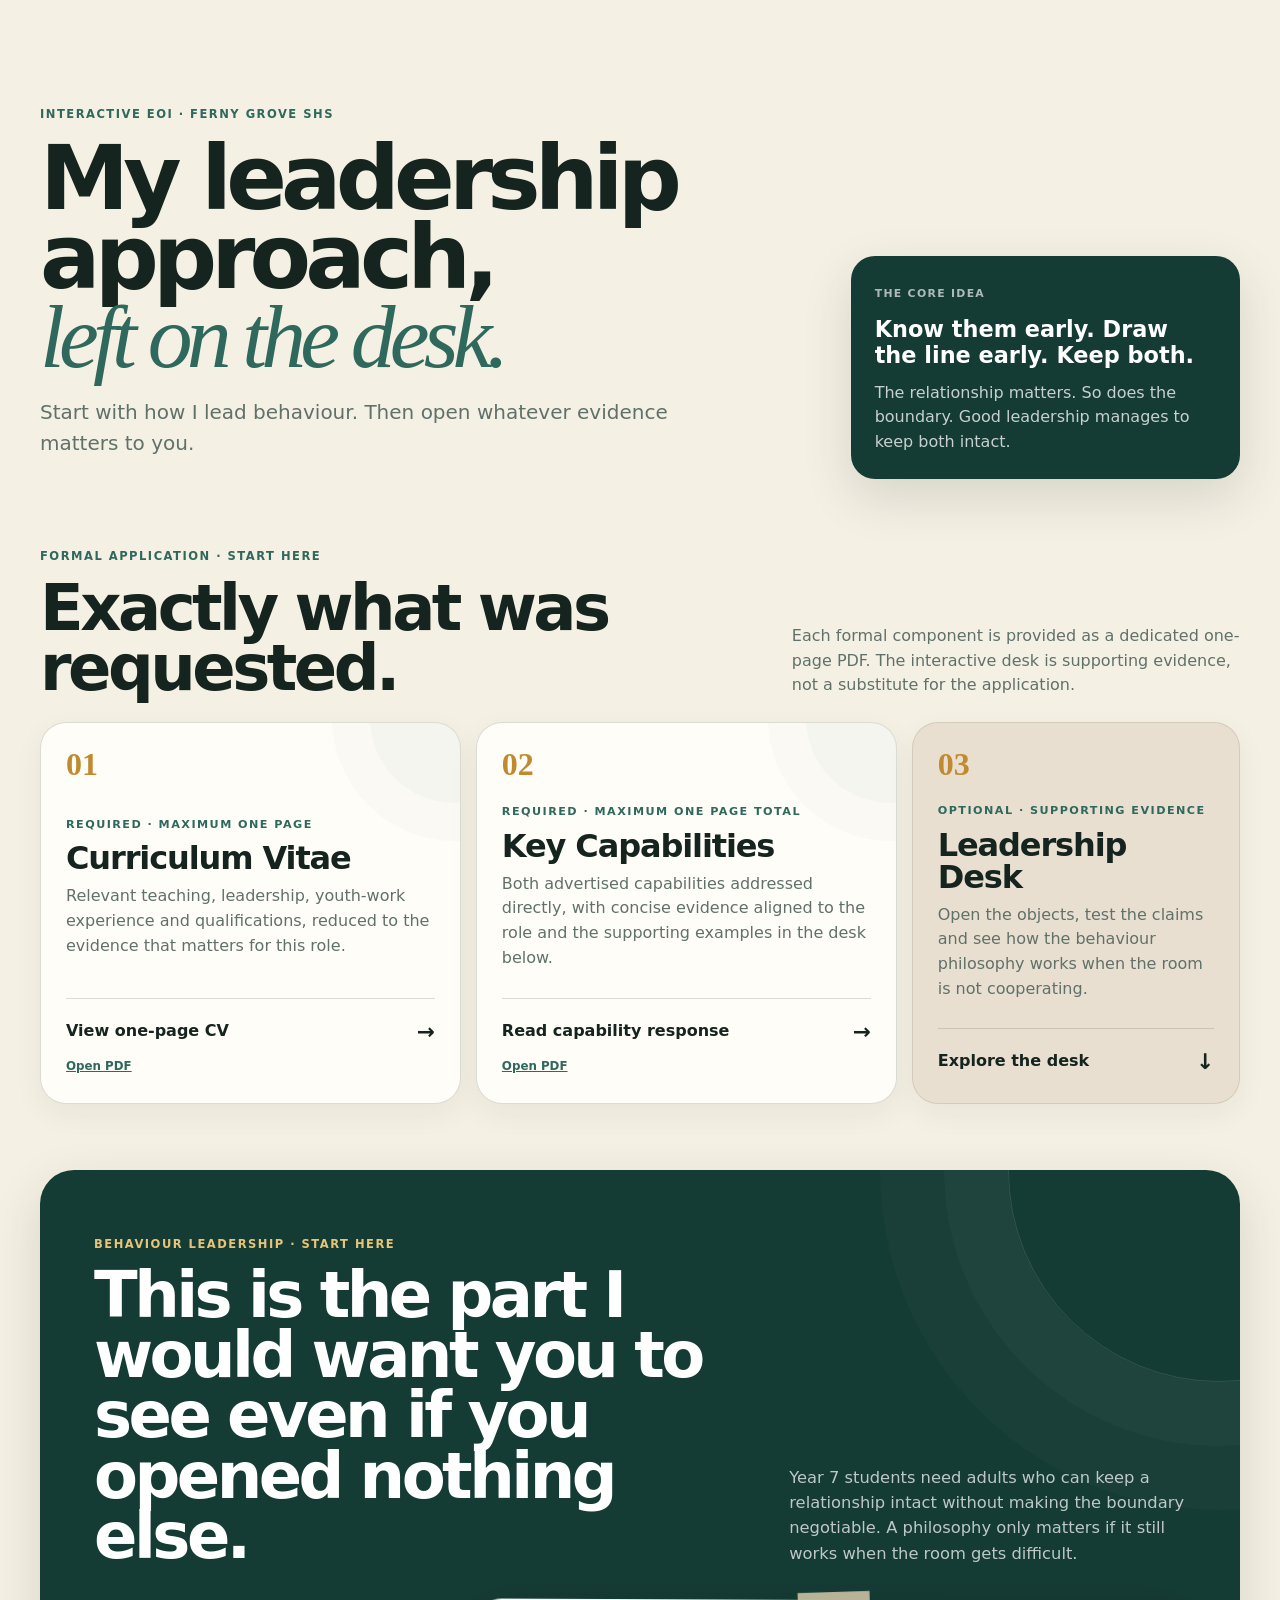
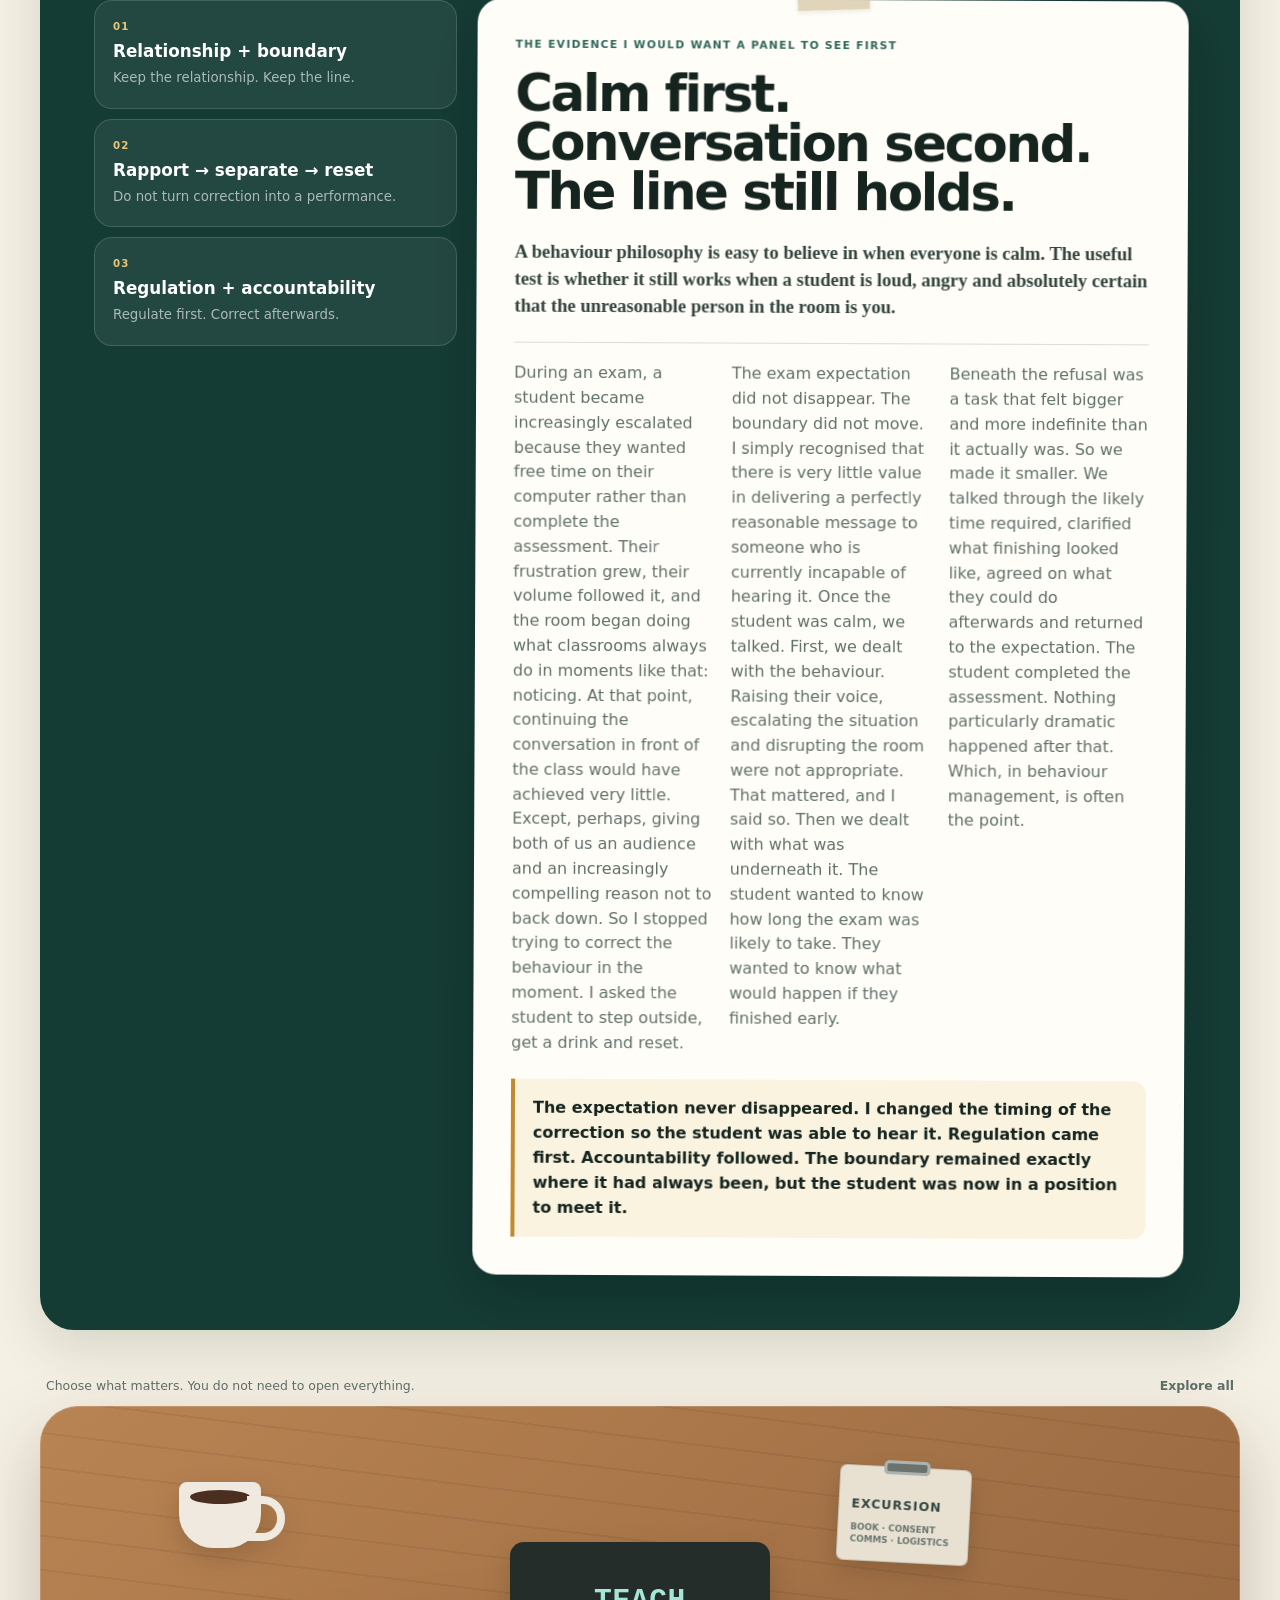
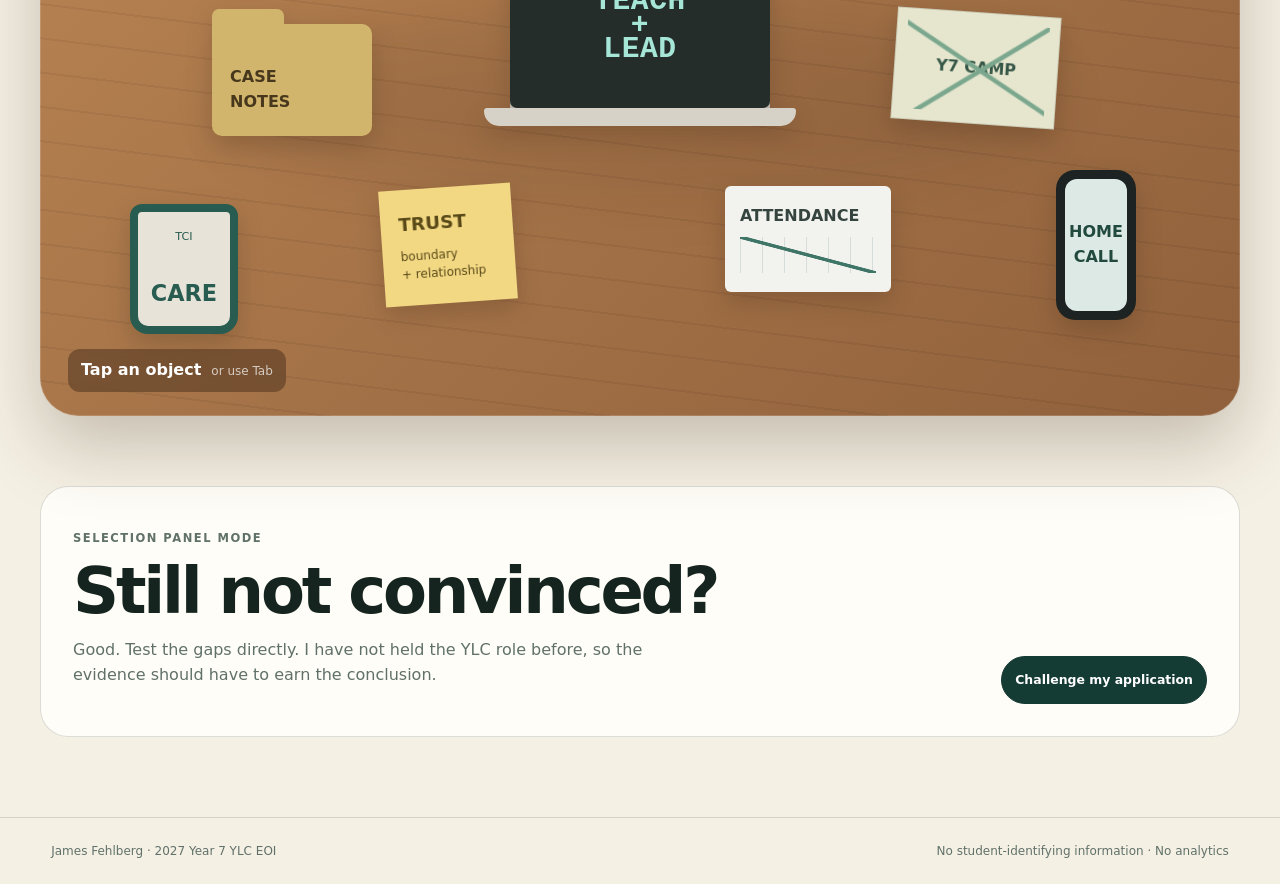
==== index.html @ 89bd0362 "Add files via upload" ====
<!doctype html>
<html lang="en-AU">
<head>
  <meta charset="utf-8">
  <meta name="viewport" content="width=device-width, initial-scale=1">
  <meta name="description" content="Interactive EOI for James Fehlberg, 2027 Year 7 Year Level Coordinator">
  <meta name="theme-color" content="#101c1b">
  <meta name="robots" content="noindex, nofollow">
  <meta property="og:title" content="James Fehlberg | Interactive Year 7 YLC EOI">
  <meta property="og:description" content="An interactive, evidence-led Year 7 leadership application.">
  <title>James Fehlberg | The Leadership Desk</title>
  <link rel="stylesheet" href="styles.css">
  <script defer src="content.js"></script>
  <script defer src="app.js"></script>
</head>
<body>
  <a class="skip" href="#main">Skip to application</a>



  <main id="main">
    <section class="intro">
      <div>
        <p class="eyebrow">INTERACTIVE EOI · FERNY GROVE SHS</p>
        <h1>My leadership approach,<br><em>left on the desk.</em></h1>
        <p class="lead">Start with how I lead behaviour. Then open whatever evidence matters to you.</p>
      </div>
      <div class="intro-card">
        <span>THE CORE IDEA</span>
        <strong>Know them early. Draw the line early. Keep both.</strong>
        <p>The relationship matters. So does the boundary. Good leadership manages to keep both intact.</p>
      </div>
    </section>

    <section class="application" id="application" aria-labelledby="applicationTitle">
      <div class="application-heading">
        <div>
          <p class="eyebrow">FORMAL APPLICATION · START HERE</p>
          <h2 id="applicationTitle">Exactly what was requested.</h2>
        </div>
        <p>Each formal component is provided as a dedicated one-page PDF. The interactive desk is supporting evidence, not a substitute for the application.</p>
      </div>

      <div class="application-grid">
        <article class="application-card primary">
          <div class="card-number">01</div>
          <div>
            <span class="requirement">REQUIRED · MAXIMUM ONE PAGE</span>
            <h3>Curriculum Vitae</h3>
            <p>Relevant teaching, leadership, youth-work experience and qualifications, reduced to the evidence that matters for this role.</p>
          </div>
          <div class="card-actions">
            <a class="card-action" href="James_Fehlberg_2027_Y7_YLC_CV.pdf">View one-page CV <span aria-hidden="true">→</span></a>
            <a class="pdf-link" href="James_Fehlberg_2027_Y7_YLC_CV.pdf" target="_blank" rel="noopener">Open PDF</a>
          </div>
        </article>

        <article class="application-card primary">
          <div class="card-number">02</div>
          <div>
            <span class="requirement">REQUIRED · MAXIMUM ONE PAGE TOTAL</span>
            <h3>Key Capabilities</h3>
            <p>Both advertised capabilities addressed directly, with concise evidence aligned to the role and the supporting examples in the desk below.</p>
          </div>
          <div class="card-actions">
            <a class="card-action" href="James_Fehlberg_2027_Y7_YLC_Key_Capabilities.pdf">Read capability response <span aria-hidden="true">→</span></a>
            <a class="pdf-link" href="James_Fehlberg_2027_Y7_YLC_Key_Capabilities.pdf" target="_blank" rel="noopener">Open PDF</a>
          </div>
        </article>

        <article class="application-card desk-card">
          <div class="card-number">03</div>
          <div>
            <span class="requirement">OPTIONAL · SUPPORTING EVIDENCE</span>
            <h3>Leadership Desk</h3>
            <p>Open the objects, test the claims and see how the behaviour philosophy works when the room is not cooperating.</p>
          </div>
          <a class="card-action" href="#deskEvidence">Explore the desk <span aria-hidden="true">↓</span></a>
        </article>
      </div>
    </section>

    <section class="behaviour" aria-labelledby="behaviourTitle">
      <div class="behaviour-heading">
        <div>
          <p class="eyebrow">BEHAVIOUR LEADERSHIP · START HERE</p>
          <h2 id="behaviourTitle">This is the part I would want you to see even if you opened nothing else.</h2>
        </div>
        <p class="behaviour-intro">Year 7 students need adults who can keep a relationship intact without making the boundary negotiable. A philosophy only matters if it still works when the room gets difficult.</p>
      </div>

      <div class="behaviour-grid">
        <div class="rule-stack" aria-label="Three behaviour leadership rules">
          <button type="button" data-principle="relationship">
            <span>01</span>
            <strong>Relationship + boundary</strong>
            <small>Keep the relationship. Keep the line.</small>
          </button>
          <button type="button" data-principle="reset">
            <span>02</span>
            <strong>Rapport → separate → reset</strong>
            <small>Do not turn correction into a performance.</small>
          </button>
          <button type="button" data-principle="regulation">
            <span>03</span>
            <strong>Regulation + accountability</strong>
            <small>Regulate first. Correct afterwards.</small>
          </button>
        </div>

        <article class="behaviour-story" id="behaviourFeature" aria-live="polite"></article>
      </div>
    </section>

    <section class="desk-wrap" id="deskEvidence" aria-labelledby="deskInstruction">
      <div class="desk-status">
        <span id="deskInstruction">Choose what matters. You do not need to open everything.</span>
        <span id="deskMode" aria-live="polite">Explore all</span>
      </div>

      <div class="desk" id="desk">
        <div class="desk-shadow" aria-hidden="true"></div>

        <button class="object laptop must" data-case="teaching" style="--x:50%;--y:36%" aria-label="Teaching and staff leadership evidence">
          <span class="screen">TEACH<br>+<br>LEAD</span>
          <small>Teaching + leadership</small>
        </button>

        <button class="object folder must" data-case="incident" style="--x:21%;--y:45%" aria-label="Behaviour investigation evidence">
          <span class="folder-tab" aria-hidden="true"></span>
          <b>CASE<br>NOTES</b>
          <small>Behaviour investigation</small>
        </button>

        <button class="object map must" data-case="year7camp" style="--x:78%;--y:43%" aria-label="Year 7 camp cohort leadership evidence">
          <span class="map-lines" aria-hidden="true"></span>
          <b>Y7 CAMP</b>
          <small>Cohort leadership</small>
        </button>

        <button class="object note" data-case="resistant" style="--x:34%;--y:72%" aria-label="Relationship and boundary evidence">
          <b>TRUST</b>
          <span>boundary<br>+ relationship</span>
          <small>Relationship + boundary</small>
        </button>

        <button class="object roll" data-case="drift" style="--x:64%;--y:71%" aria-label="Attendance and early intervention evidence">
          <b>ATTENDANCE</b>
          <span class="mini-chart" aria-hidden="true"></span>
          <small>Attendance + early intervention</small>
        </button>

        <button class="object phone" data-case="parents" style="--x:88%;--y:72%" aria-label="Parent and carer communication evidence">
          <span class="phone-screen">HOME<br>CALL</span>
          <small>Families</small>
        </button>

        <button class="object badge must" data-case="youthwork" style="--x:12%;--y:76%" aria-label="Trauma-informed youth work and coordinated support evidence">
          <span>TCI</span>
          <b>CARE</b>
          <small>Wellbeing + support</small>
        </button>

        <button class="object permit" data-case="robotics" style="--x:72%;--y:18%" aria-label="Operational coordination and excursion evidence">
          <span class="permit-clip" aria-hidden="true"></span>
          <b>EXCURSION</b>
          <span>BOOK · CONSENT<br>COMMS · LOGISTICS</span>
          <small>Operational coordination</small>
        </button>

        <button class="coffee" id="coffee" type="button" style="--x:15%;--y:18%" aria-label="Coffee mug easter egg"><span></span></button>

        <div class="desk-caption">
          <b>Tap an object</b>
          <span>or use Tab</span>
        </div>
      </div>
    </section>

    <section class="final-cta">
      <div>
        <p class="eyebrow">SELECTION PANEL MODE</p>
        <h2>Still not convinced?</h2>
        <p>Good. Test the gaps directly. I have not held the YLC role before, so the evidence should have to earn the conclusion.</p>
      </div>
      <button id="challengeBtn2" type="button">Challenge my application</button>
    </section>
  </main>

  <footer>
    <span>James Fehlberg · 2027 Year 7 YLC EOI</span>
    <span>No student-identifying information · No analytics</span>
  </footer>

  <dialog id="caseDialog" aria-label="Evidence detail">
    <button class="dialog-close" type="button" aria-label="Close evidence">×</button>
    <div id="caseBody"></div>
  </dialog>

  <dialog id="principleDialog" aria-label="Behaviour leadership principle">
    <button class="dialog-close" type="button" aria-label="Close principle">×</button>
    <div id="principleDialogBody"></div>
  </dialog>

  <dialog id="challengeDialog" class="challenge-dialog" aria-label="Challenge my application">
    <button class="dialog-close" type="button" aria-label="Close challenges">×</button>
    <div class="challenge-layout">
      <nav id="challengeList" aria-label="Panel challenges"></nav>
      <article id="challengeBody"></article>
    </div>
  </dialog>

  <div id="toast" role="status" aria-live="polite"></div>
</body>
</html>
---- styles.css ----
:root {
  --ink: #15241f;
  --muted: #60716a;
  --paper: #f5f0e4;
  --cream: #fffdf7;
  --forest: #143b34;
  --green: #2f685c;
  --gold: #c18a2e;
  --line: rgba(21, 36, 31, .15);
  --wood: #b98453;
  --wood-dark: #8f603b;
  --shadow: 0 18px 50px rgba(29, 43, 37, .14);
}

* { box-sizing: border-box; }
html { scroll-behavior: smooth; }
body {
  margin: 0;
  background: var(--paper);
  color: var(--ink);
  font: 16px/1.55 Inter, ui-sans-serif, system-ui, -apple-system, BlinkMacSystemFont, "Segoe UI", sans-serif;
}
button, a { font: inherit; }
button:focus-visible, a:focus-visible { outline: 3px solid #c18a2e; outline-offset: 4px; }

.skip { position: absolute; left: -999px; }
.skip:focus { left: 10px; top: 10px; z-index: 100; background: #fff; padding: 10px; }

header {
  position: sticky;
  top: 0;
  z-index: 20;
  display: flex;
  align-items: center;
  justify-content: space-between;
  padding: 14px clamp(18px, 4vw, 56px);
  background: color-mix(in srgb, var(--paper) 90%, transparent);
  backdrop-filter: blur(14px);
  border-bottom: 1px solid var(--line);
}
.brand { display: flex; align-items: center; gap: 10px; text-decoration: none; color: var(--ink); }
.brand b { display: grid; place-items: center; width: 38px; height: 38px; border-radius: 10px; background: var(--forest); color: #fff; }
.brand span { font-size: .78rem; font-weight: 800; letter-spacing: .08em; }
.top-actions { display: flex; gap: 8px; justify-content: flex-end; }
.top-actions button, .final-cta button {
  border: 1px solid var(--line);
  background: var(--cream);
  border-radius: 999px;
  padding: 9px 13px;
  font-size: .78rem;
  font-weight: 800;
  color: var(--ink);
  cursor: pointer;
}
.top-actions button:hover, .final-cta button:hover { border-color: var(--forest); }

main { width: min(1200px, calc(100% - 32px)); margin: auto; }
.intro {
  display: grid;
  grid-template-columns: 1.4fr .7fr;
  gap: 32px;
  align-items: end;
  padding: clamp(48px, 8vw, 94px) 0 34px;
}
.eyebrow, .case-kicker, .proof-label {
  font-size: .72rem;
  font-weight: 900;
  letter-spacing: .13em;
  color: var(--green);
  text-transform: uppercase;
}
.intro h1 { font-size: clamp(3rem, 7vw, 6.7rem); line-height: .88; letter-spacing: -.065em; margin: .18em 0; }
.intro h1 em { font-family: Georgia, serif; font-weight: 400; color: var(--green); }
.lead { font-size: clamp(1rem, 1.8vw, 1.25rem); max-width: 680px; color: var(--muted); }
.intro-card { background: var(--forest); color: #fff; padding: 24px; border-radius: 24px; box-shadow: var(--shadow); }
.intro-card span { font-size: .68rem; letter-spacing: .12em; font-weight: 900; opacity: .65; }
.intro-card strong { display: block; font-size: 1.4rem; line-height: 1.15; margin: 12px 0; }
.intro-card p { opacity: .76; margin: 0; }


/* Formal application cards: intentionally added as a single layer above Behaviour Leadership. */
.application { padding: 24px 0 58px; }
.application-heading {
  display: grid;
  grid-template-columns: 1.15fr .72fr;
  gap: 36px;
  align-items: end;
  margin-bottom: 24px;
}
.application-heading h2 {
  margin: .12em 0 0;
  font-size: clamp(2.5rem, 5vw, 5rem);
  line-height: .94;
  letter-spacing: -.055em;
}
.application-heading > p { margin: 0; color: var(--muted); max-width: 520px; }
.application-grid { display: grid; grid-template-columns: 1fr 1fr .78fr; gap: 15px; }
.application-card {
  position: relative;
  min-height: 328px;
  display: flex;
  flex-direction: column;
  padding: 25px;
  border: 1px solid var(--line);
  border-radius: 26px;
  background: var(--cream);
  box-shadow: 0 10px 30px rgba(25, 40, 33, .055);
  overflow: hidden;
}
.application-card.primary::after {
  content: "";
  position: absolute;
  width: 170px;
  height: 170px;
  right: -80px;
  top: -90px;
  border-radius: 50%;
  background: rgba(47, 104, 92, .055);
  box-shadow: 0 0 0 38px rgba(47, 104, 92, .025);
}
.application-card.desk-card { background: #e8dfd0; border-color: rgba(87, 57, 31, .12); }
.card-number { color: var(--gold); font: 800 2rem/1 Georgia, serif; margin-bottom: auto; }
.application-card h3 { margin: 9px 0 10px; font-size: 2rem; line-height: 1; letter-spacing: -.035em; }
.application-card p { color: var(--muted); margin: 0; }
.requirement {
  display: block;
  margin-top: 22px;
  font-size: .7rem;
  font-weight: 900;
  letter-spacing: .13em;
  color: var(--green);
  text-transform: uppercase;
}
.card-actions { margin-top: auto; }
.card-action {
  display: flex;
  justify-content: space-between;
  align-items: center;
  gap: 16px;
  margin-top: 26px;
  padding-top: 16px;
  border-top: 1px solid var(--line);
  color: var(--ink);
  text-decoration: none;
  font-weight: 850;
}
.card-action span { font-size: 1.35rem; transition: transform .15s ease; }
.card-action:hover span { transform: translateX(3px); }
.pdf-link {
  display: inline-block;
  margin-top: 9px;
  color: var(--green);
  font-size: .74rem;
  font-weight: 800;
  text-decoration-thickness: 1px;
}

.desk-wrap { padding-bottom: 50px; }
.desk-status { display: flex; justify-content: space-between; gap: 12px; font-size: .78rem; color: var(--muted); padding: 0 6px 10px; }
#deskMode { font-weight: 800; white-space: nowrap; }
.desk {
  position: relative;
  min-height: 610px;
  border-radius: 38px;
  background: linear-gradient(140deg, var(--wood), var(--wood-dark));
  box-shadow: inset 0 0 0 1px rgba(255, 255, 255, .16), 0 30px 70px rgba(56, 38, 20, .25);
  overflow: hidden;
  isolation: isolate;
}
.desk::before {
  content: "";
  position: absolute;
  inset: 0;
  background: repeating-linear-gradient(7deg, rgba(69, 39, 18, .07) 0 2px, transparent 2px 34px);
  mix-blend-mode: multiply;
  pointer-events: none;
}
.desk-shadow { position: absolute; width: 70%; height: 30%; left: 15%; top: 34%; border-radius: 50%; background: rgba(32, 24, 15, .08); filter: blur(28px); }

.object, .coffee {
  position: absolute;
  left: var(--x);
  top: var(--y);
  transform: translate(-50%, -50%);
  border: 0;
  cursor: pointer;
  filter: drop-shadow(0 10px 12px rgba(46, 30, 16, .2));
  transition: transform .22s ease, filter .22s ease, opacity .22s ease;
  outline-offset: 5px;
}
.object:hover, .object:focus-visible, .coffee:hover, .coffee:focus-visible {
  transform: translate(-50%, -55%) rotate(-1deg);
  filter: drop-shadow(0 18px 18px rgba(46, 30, 16, .26));
}
.object small {
  position: absolute;
  white-space: nowrap;
  left: 50%;
  top: calc(100% + 9px);
  transform: translateX(-50%);
  background: rgba(255, 253, 247, .96);
  border: 1px solid rgba(24, 35, 31, .15);
  border-radius: 999px;
  padding: 4px 8px;
  font-size: .64rem;
  font-weight: 800;
  color: var(--ink);
  opacity: 0;
  transition: opacity .18s ease;
}
.object:hover small, .object:focus-visible small, .quick .object.must small { opacity: 1; }
.object.visited::after {
  content: "viewed";
  position: absolute;
  right: -9px;
  top: -12px;
  background: var(--forest);
  color: #fff;
  border-radius: 999px;
  padding: 4px 7px;
  font-size: .58rem;
  font-weight: 900;
  letter-spacing: .04em;
}

.laptop { width: 260px; height: 166px; background: #252d2b; border-radius: 14px 14px 7px 7px; color: #a6e6d7; box-shadow: 0 8px 0 #b7b3a8; }
.laptop::after { content: ""; position: absolute; left: -26px; right: -26px; bottom: -18px; height: 18px; border-radius: 3px 3px 15px 15px; background: #d7d2c7; }
.screen { display: grid; place-items: center; height: 100%; font: 900 1.85rem/.82 ui-monospace, monospace; letter-spacing: .02em; }
.folder { width: 160px; height: 112px; background: #d2b56c; border-radius: 6px 10px 10px 10px; color: #47371c; text-align: left; padding: 30px 18px 10px; }
.folder-tab { position: absolute; left: 0; top: -15px; width: 72px; height: 24px; background: #d2b56c; border-radius: 7px 7px 0 0; }
.map { width: 164px; height: 112px; background: #e6e6ce; border: 1px solid rgba(0, 0, 0, .12); transform: translate(-50%, -50%) rotate(4deg); padding: 16px; color: #365748; }
.map-lines { display: block; position: absolute; inset: 10px; background: linear-gradient(30deg, transparent 48%, #7aa78d 49% 51%, transparent 52%), linear-gradient(-35deg, transparent 45%, #7aa78d 46% 48%, transparent 49%); }
.note { width: 132px; height: 116px; background: #f2d883; padding: 18px; transform: translate(-50%, -50%) rotate(-4deg); text-align: left; color: #594918; }
.note b { font-size: 1.15rem; }
.note span { display: block; font-size: .75rem; margin-top: 8px; }
.roll { width: 166px; height: 106px; background: #f2f3ef; border-radius: 6px; padding: 15px; text-align: left; color: #35443f; }
.mini-chart { display: block; height: 36px; margin-top: 8px; background: linear-gradient(to top right, transparent 47%, #3f7567 48% 52%, transparent 53%), repeating-linear-gradient(90deg, #d5dcd9 0 1px, transparent 1px 22px); }
.phone { width: 80px; height: 150px; background: #1d2322; border-radius: 19px; padding: 9px; }
.phone-screen { display: grid; place-items: center; height: 100%; background: #dce9e4; border-radius: 12px; color: #21493e; font-weight: 900; }
.badge { width: 108px; height: 130px; border-radius: 12px 12px 18px 18px; background: #e8e3d9; border: 8px solid #295c50; color: #295c50; display: grid; place-items: center; }
.badge span { font-size: .7rem; }
.badge b { font-size: 1.4rem; }
.permit { width: 132px; height: 96px; background: #e8e1d2; border: 1px solid rgba(0, 0, 0, .14); border-radius: 7px; color: #33463f; text-align: left; padding: 24px 12px 10px; transform: translate(-50%, -50%) rotate(3deg); }
.permit b { display: block; font-size: .78rem; letter-spacing: .08em; }
.permit > span:not(.permit-clip) { display: block; margin-top: 8px; font-size: .55rem; line-height: 1.35; font-weight: 800; color: #68756f; }
.permit-clip { position: absolute; width: 46px; height: 14px; left: 43px; top: -7px; border-radius: 5px; background: #6b736f; box-shadow: inset 0 0 0 3px #aeb3b0; }
.coffee { width: 82px; height: 66px; border-radius: 8px 8px 34px 34px; background: #efe9df; }
.coffee::after { content: ""; position: absolute; right: -24px; top: 14px; width: 30px; height: 29px; border: 8px solid #efe9df; border-left: 0; border-radius: 0 22px 22px 0; }
.coffee span { position: absolute; left: 11px; right: 11px; top: 8px; height: 14px; border-radius: 50%; background: #4a2f21; }
.desk-caption { position: absolute; left: 28px; bottom: 24px; display: flex; gap: 10px; align-items: baseline; color: #fff; background: rgba(54, 35, 20, .42); padding: 9px 13px; border-radius: 12px; backdrop-filter: blur(6px); }
.desk-caption span { font-size: .75rem; opacity: .7; }

.behaviour {
  position: relative;
  overflow: hidden;
  margin: 8px 0 46px;
  padding: clamp(28px, 5vw, 54px);
  border-radius: 34px;
  background: var(--forest);
  color: #fff;
  box-shadow: var(--shadow);
}
.behaviour::before {
  content: "";
  position: absolute;
  width: 420px;
  height: 420px;
  right: -190px;
  top: -210px;
  border-radius: 50%;
  border: 1px solid rgba(255, 255, 255, .12);
  box-shadow: 0 0 0 64px rgba(255, 255, 255, .025), 0 0 0 128px rgba(255, 255, 255, .018);
  pointer-events: none;
}
.behaviour .eyebrow { color: #e8c477; }
.behaviour-heading { position: relative; display: grid; grid-template-columns: 1.2fr .72fr; gap: 34px; align-items: end; z-index: 1; }
.behaviour-heading h2 { max-width: 760px; margin: .15em 0 0; font-size: clamp(2.3rem, 5vw, 5rem); line-height: .94; letter-spacing: -.055em; }
.behaviour-intro { margin: 0; max-width: 500px; color: rgba(255, 255, 255, .72); font-size: 1.02rem; }
.behaviour-grid { position: relative; z-index: 1; display: grid; grid-template-columns: .74fr 1.45fr; gap: 18px; margin-top: 34px; align-items: stretch; }
.rule-stack { display: grid; gap: 10px; align-content: start; }
.rule-stack button { width: 100%; border: 1px solid rgba(255, 255, 255, .15); background: rgba(255, 255, 255, .065); color: #fff; border-radius: 18px; padding: 18px; text-align: left; cursor: pointer; transition: transform .18s ease, background .18s ease, border-color .18s ease; }
.rule-stack button:hover, .rule-stack button:focus-visible { transform: translateX(3px); background: rgba(255, 255, 255, .11); border-color: rgba(232, 196, 119, .7); }
.rule-stack span { display: block; font-size: .64rem; font-weight: 900; letter-spacing: .12em; color: #e8c477; }
.rule-stack strong { display: block; margin: 6px 0 4px; font-size: 1.05rem; line-height: 1.2; }
.rule-stack small { color: rgba(255, 255, 255, .62); line-height: 1.35; }
.behaviour-story { position: relative; background: var(--cream); color: var(--ink); border-radius: 24px; padding: clamp(24px, 4vw, 38px); box-shadow: 0 20px 50px rgba(4, 15, 12, .23); transform: rotate(.25deg); }
.behaviour-story::before { content: ""; position: absolute; width: 72px; height: 18px; top: -8px; left: 50%; transform: translateX(-50%) rotate(-2deg); background: rgba(219, 205, 173, .82); box-shadow: 0 2px 5px rgba(0,0,0,.08); }
.story-kicker { font-size: .67rem; font-weight: 900; letter-spacing: .12em; color: var(--green); text-transform: uppercase; }
.behaviour-story h3 { margin: .3em 0 .45em; max-width: 760px; font-size: clamp(2rem, 4vw, 3.7rem); line-height: .96; letter-spacing: -.045em; }
.story-hook { margin: 0 0 22px; max-width: 760px; font: 700 1.16rem/1.45 Georgia, serif; color: #33443e; }
.story-copy { display: grid; grid-template-columns: repeat(3, 1fr); gap: 18px; padding-top: 18px; border-top: 1px solid var(--line); }
.story-copy p { margin: 0; color: var(--muted); }
.story-outcome { margin: 24px 0 0; padding: 17px 18px; border-left: 4px solid var(--gold); border-radius: 0 14px 14px 0; background: #faf3df; font-weight: 800; }
.final-cta h2 { font-size: clamp(2.2rem, 5vw, 4.7rem); line-height: .96; letter-spacing: -.05em; margin: .2em 0; }

.final-cta { margin: 20px 0 80px; padding: 32px; border-radius: 28px; background: var(--cream); border: 1px solid var(--line); display: flex; align-items: end; justify-content: space-between; gap: 20px; }
.final-cta p { color: var(--muted); max-width: 640px; }
.final-cta button { background: var(--forest); color: #fff; border-color: var(--forest); min-height: 48px; }

footer { display: flex; justify-content: space-between; gap: 16px; flex-wrap: wrap; padding: 24px clamp(18px, 4vw, 56px); border-top: 1px solid var(--line); font-size: .75rem; color: var(--muted); }

dialog { width: min(720px, calc(100% - 28px)); max-height: 88vh; overflow: auto; border: 1px solid var(--line); border-radius: 28px; background: var(--cream); color: var(--ink); padding: 32px; box-shadow: 0 40px 100px rgba(14, 29, 24, .3); }
dialog::backdrop { background: rgba(15, 31, 27, .65); backdrop-filter: blur(7px); }
.dialog-close { position: sticky; top: 0; float: right; width: 40px; height: 40px; border: 1px solid var(--line); border-radius: 50%; background: var(--paper); font-size: 1.25rem; line-height: 1; font-weight: 800; cursor: pointer; z-index: 2; }
.case-kicker { margin-top: 10px; }
.case-summary { font-size: 1.08rem; color: var(--muted); }
dialog h2 { font-size: clamp(2rem, 5vw, 3.5rem); line-height: .96; letter-spacing: -.045em; margin: .25em 0; }
.case-block { border-top: 1px solid var(--line); padding: 18px 0 0; margin-top: 18px; }
.case-block.first { margin-top: 12px; }
.case-block span { font-size: .65rem; font-weight: 900; letter-spacing: .1em; color: var(--green); }
.case-block p { margin: .4em 0 0; }
.case-block.outcome { background: #eef3ef; padding: 18px; border: 0; border-radius: 16px; }
.tag-row { display: flex; gap: 7px; flex-wrap: wrap; margin-top: 20px; }
.tag-row span { font-size: .68rem; border: 1px solid var(--line); padding: 5px 8px; border-radius: 999px; }
blockquote { border-left: 4px solid var(--gold); margin: 22px 0; padding: 10px 16px; background: #faf3df; font: 700 1.08rem/1.45 Georgia, serif; }

.challenge-dialog { width: min(960px, calc(100% - 28px)); }
.challenge-layout { display: grid; grid-template-columns: 260px 1fr; gap: 26px; }
.challenge-layout nav { display: grid; gap: 7px; align-content: start; }
.challenge-layout nav button, .proof-strip button, .link-button { border: 1px solid var(--line); background: var(--paper); border-radius: 12px; padding: 11px; text-align: left; cursor: pointer; color: var(--ink); }
.challenge-layout nav button:hover, .challenge-layout nav button.active, .proof-strip button:hover { border-color: var(--forest); }
.challenge-layout nav button.active { background: #e9f0ec; font-weight: 800; }
.challenge-answer { max-width: 660px; }
.proof-label { margin-top: 24px; }
.proof-strip { display: flex; flex-wrap: wrap; gap: 7px; margin-top: 8px; }
.back-challenge { margin-top: 20px; font-weight: 800; }

.quick .quick-hide { display: none; }
.quick .object:not(.must) { opacity: .12; filter: grayscale(1); }
.quick .object:not(.must):disabled { cursor: default; }
.quick .object.must { filter: drop-shadow(0 14px 18px rgba(46, 30, 16, .28)); }

#toast { position: fixed; left: 50%; bottom: 22px; transform: translate(-50%, 30px); background: #142e28; color: #fff; padding: 11px 15px; border-radius: 999px; font-size: .78rem; opacity: 0; pointer-events: none; transition: .2s; z-index: 80; }
#toast.show { opacity: 1; transform: translate(-50%, 0); }

@media (max-width: 1040px) {
  .application-grid { grid-template-columns: 1fr 1fr; }
  .application-card.desk-card { grid-column: 1 / -1; min-height: 250px; }
}

@media (max-width: 850px) {
  .application-heading { grid-template-columns: 1fr; }
  .application-grid { grid-template-columns: 1fr; }
  .application-card.desk-card { grid-column: auto; }
  .application-card { min-height: 270px; }
  .intro { grid-template-columns: 1fr; }
  .desk { min-height: 760px; }
  .laptop { width: 210px; height: 136px; }
  .behaviour-heading, .behaviour-grid { grid-template-columns: 1fr; }
  .story-copy { grid-template-columns: 1fr; gap: 12px; }
  .challenge-layout { grid-template-columns: 1fr; }
  .challenge-layout nav { grid-template-columns: repeat(2, 1fr); }
  .final-cta { align-items: flex-start; flex-direction: column; }
}

@media (max-width: 560px) {
  .application-heading h2 { font-size: 2.7rem; }
  .application-card { min-height: 250px; border-radius: 22px; }
  header { align-items: flex-start; }
  .brand span { display: none; }
  .top-actions { gap: 4px; }
  .top-actions button { padding: 8px 10px; }
  .intro h1 { font-size: 3.1rem; }
  .behaviour { padding: 24px 20px; border-radius: 24px; }
  .behaviour-heading h2 { font-size: 2.65rem; }
  .rule-stack button:hover, .rule-stack button:focus-visible { transform: none; }
  .behaviour-story { padding: 24px 20px; transform: none; }
  .behaviour-story h3 { font-size: 2.25rem; }
  .desk-status { align-items: flex-start; }
  .desk { min-height: 820px; border-radius: 24px; }
  .object { scale: .86; }
  .object small { opacity: 1; font-size: .6rem; }
  .laptop { --x: 50% !important; --y: 29% !important; }
  .folder { --x: 27% !important; --y: 52% !important; }
  .map { --x: 74% !important; --y: 51% !important; }
  .note { --x: 31% !important; --y: 71% !important; }
  .roll { --x: 68% !important; --y: 70% !important; }
  .phone { --x: 82% !important; --y: 85% !important; }
  .badge { --x: 20% !important; --y: 86% !important; }
  .permit { --x: 77% !important; --y: 15% !important; }
  .coffee { --x: 22% !important; --y: 17% !important; }
  .desk-caption { left: 15px; bottom: 12px; }
  .challenge-layout nav { grid-template-columns: 1fr; }
  dialog { padding: 22px; }
}

@media (prefers-reduced-motion: reduce) {
  * { scroll-behavior: auto !important; transition: none !important; }
}
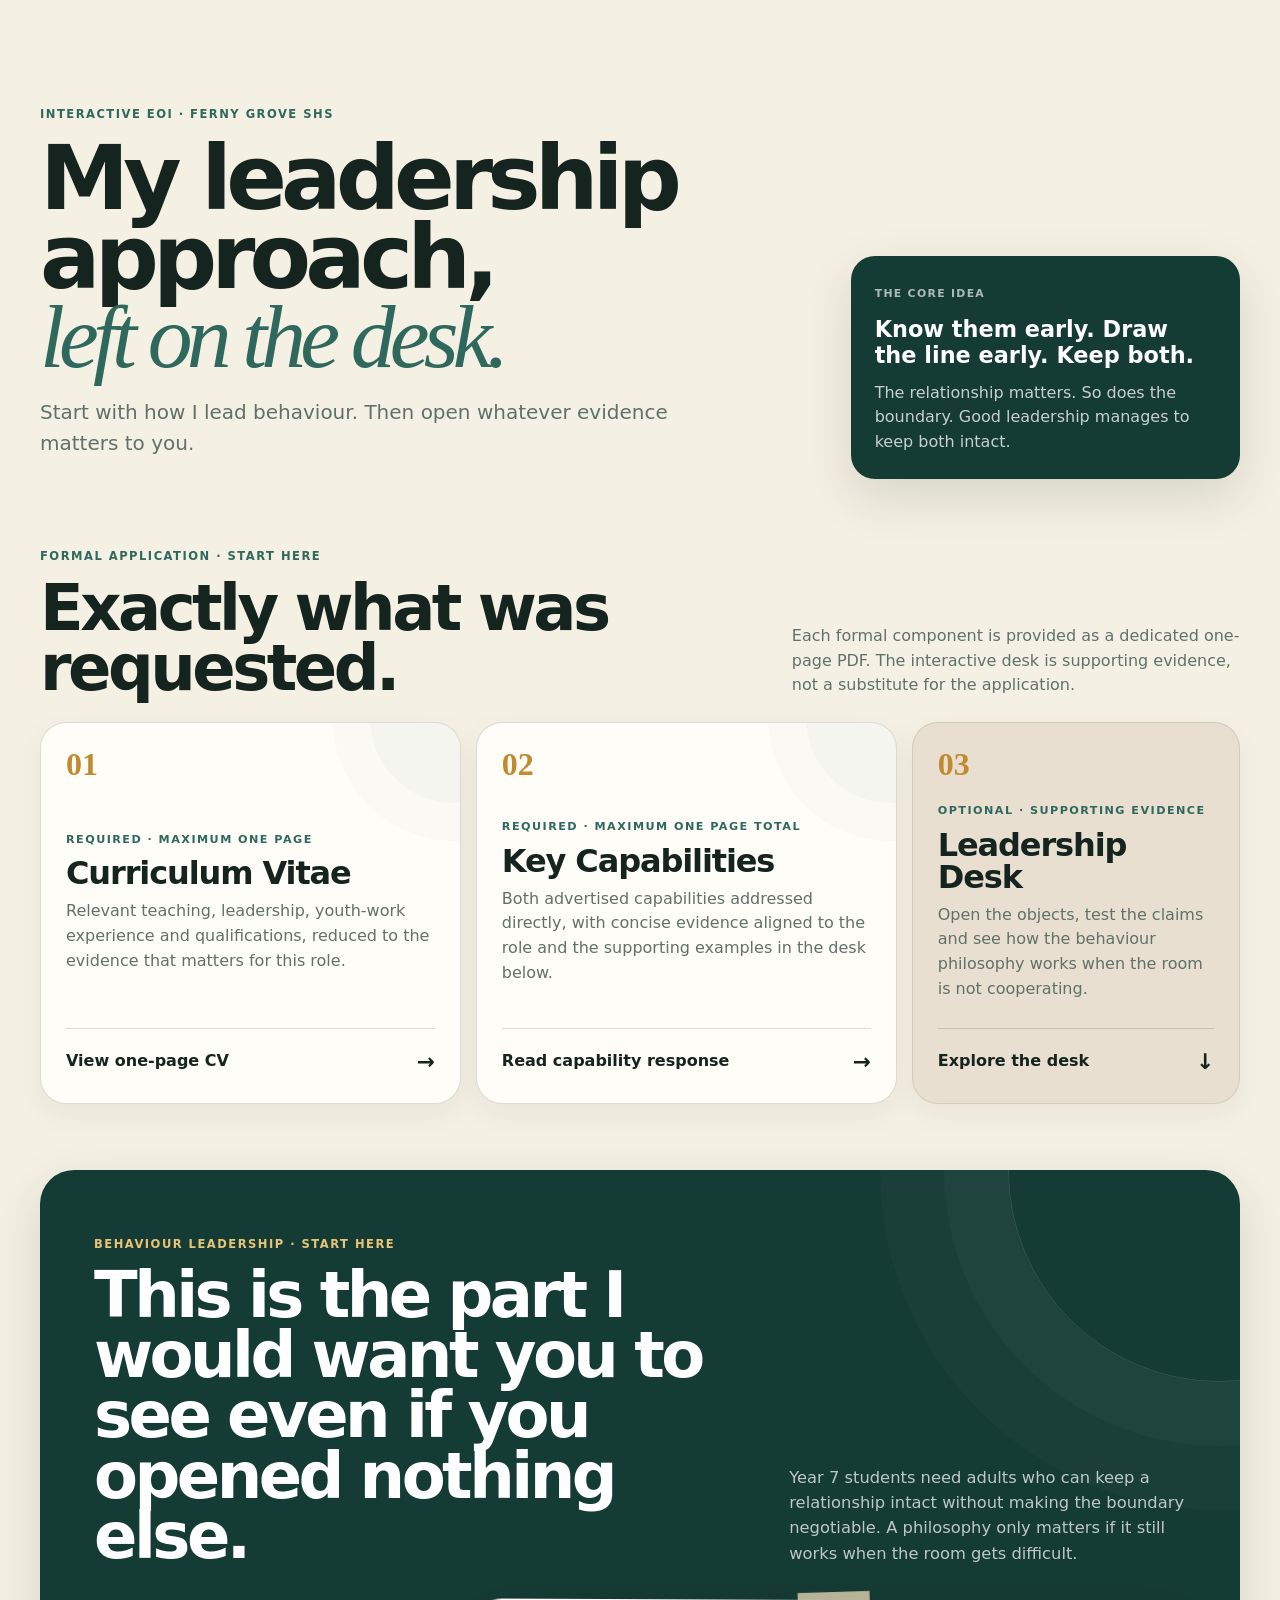
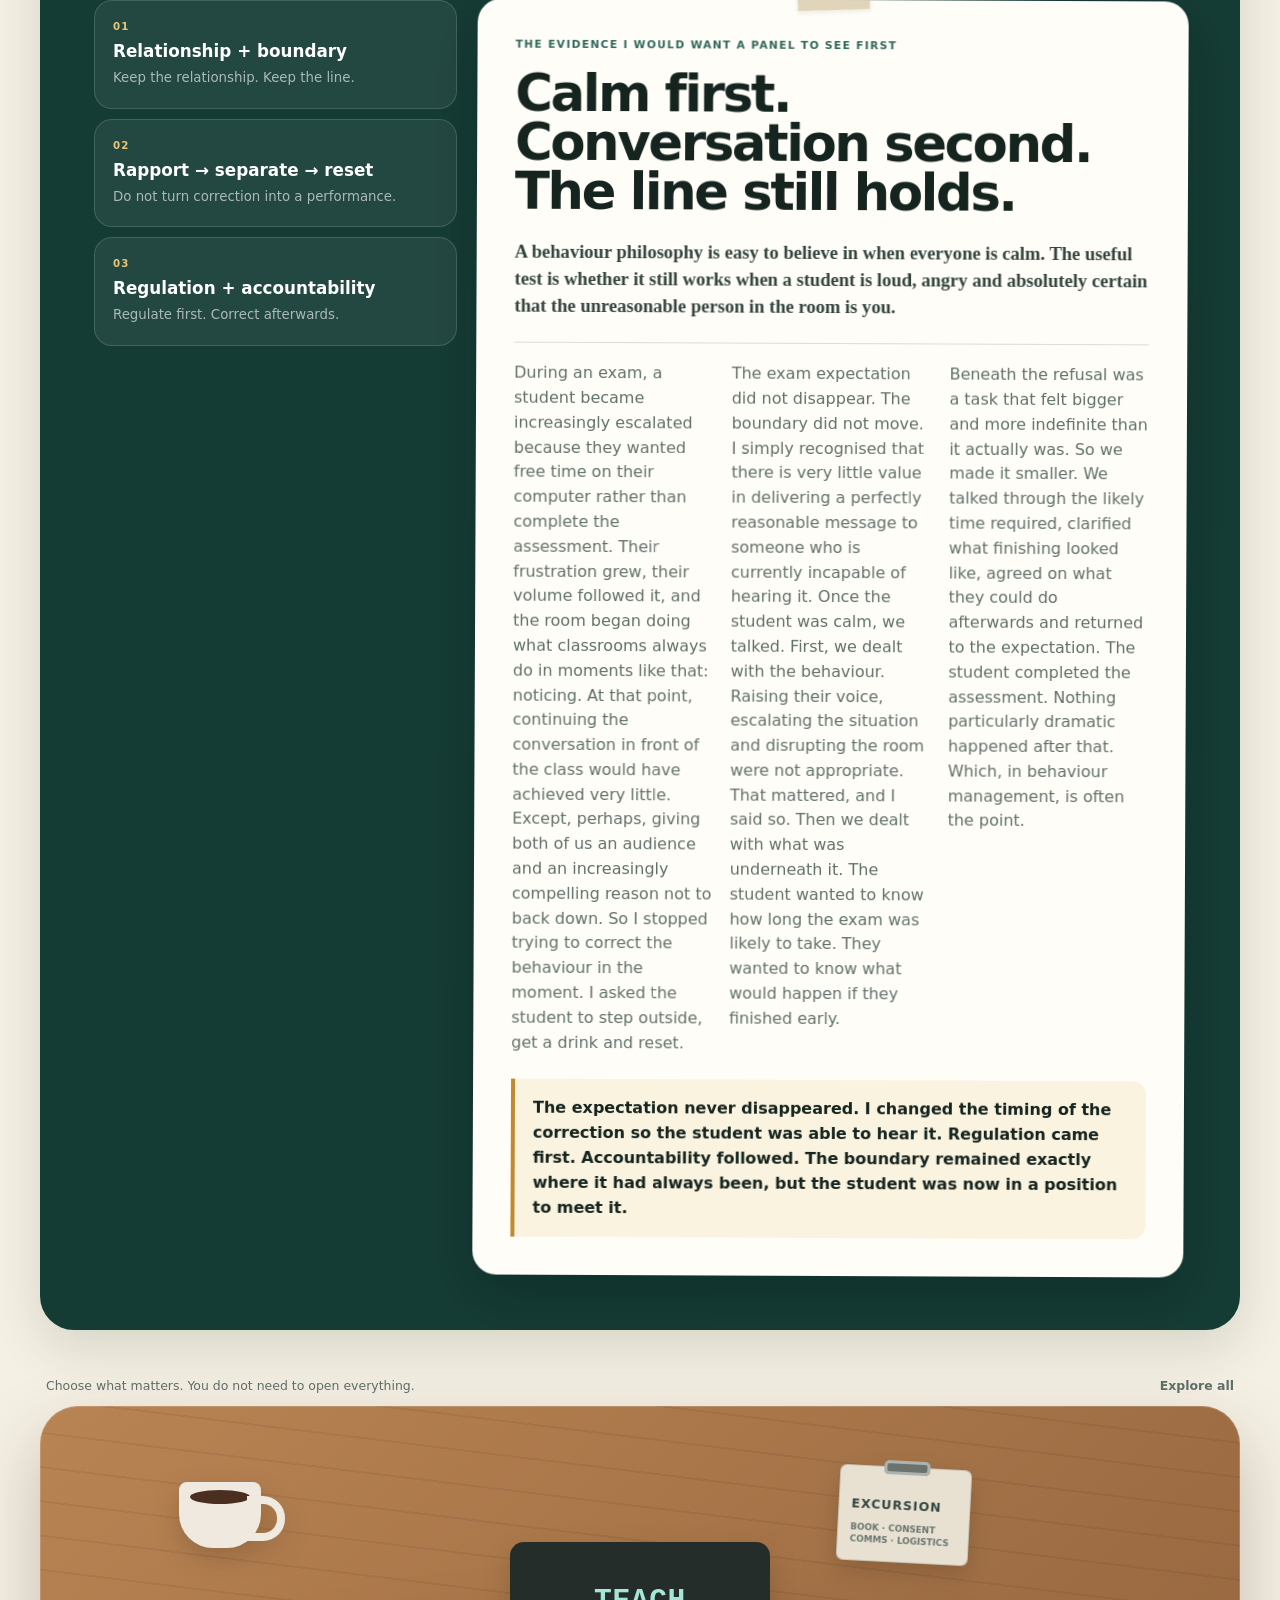
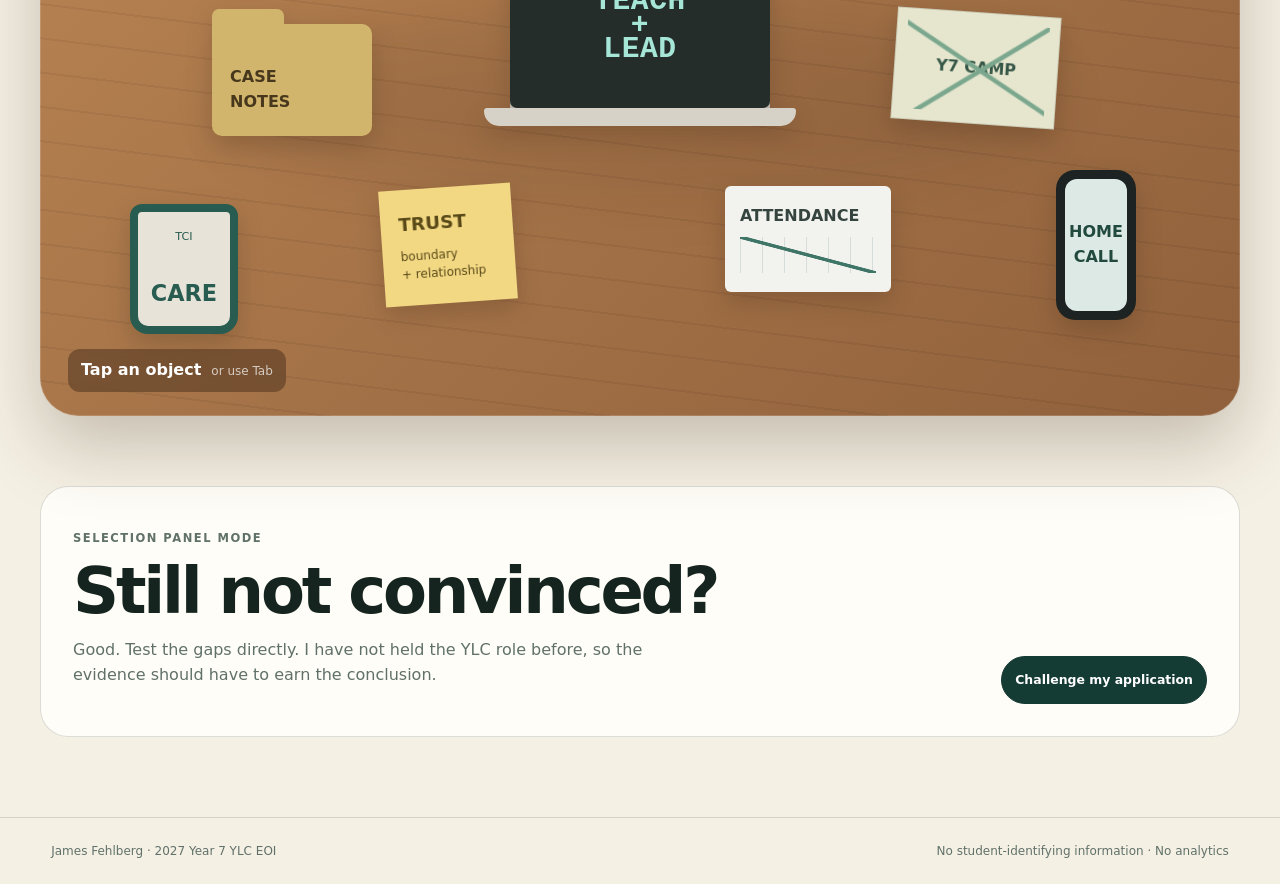
==== commit 3ddf87d4: "Update index.html" ====
--- a/index.html
+++ b/index.html
@@ -51,7 +51,6 @@
           </div>
           <div class="card-actions">
             <a class="card-action" href="James_Fehlberg_2027_Y7_YLC_CV.pdf">View one-page CV <span aria-hidden="true">→</span></a>
-            <a class="pdf-link" href="James_Fehlberg_2027_Y7_YLC_CV.pdf" target="_blank" rel="noopener">Open PDF</a>
           </div>
         </article>
 
@@ -64,7 +63,6 @@
           </div>
           <div class="card-actions">
             <a class="card-action" href="James_Fehlberg_2027_Y7_YLC_Key_Capabilities.pdf">Read capability response <span aria-hidden="true">→</span></a>
-            <a class="pdf-link" href="James_Fehlberg_2027_Y7_YLC_Key_Capabilities.pdf" target="_blank" rel="noopener">Open PDF</a>
           </div>
         </article>
 
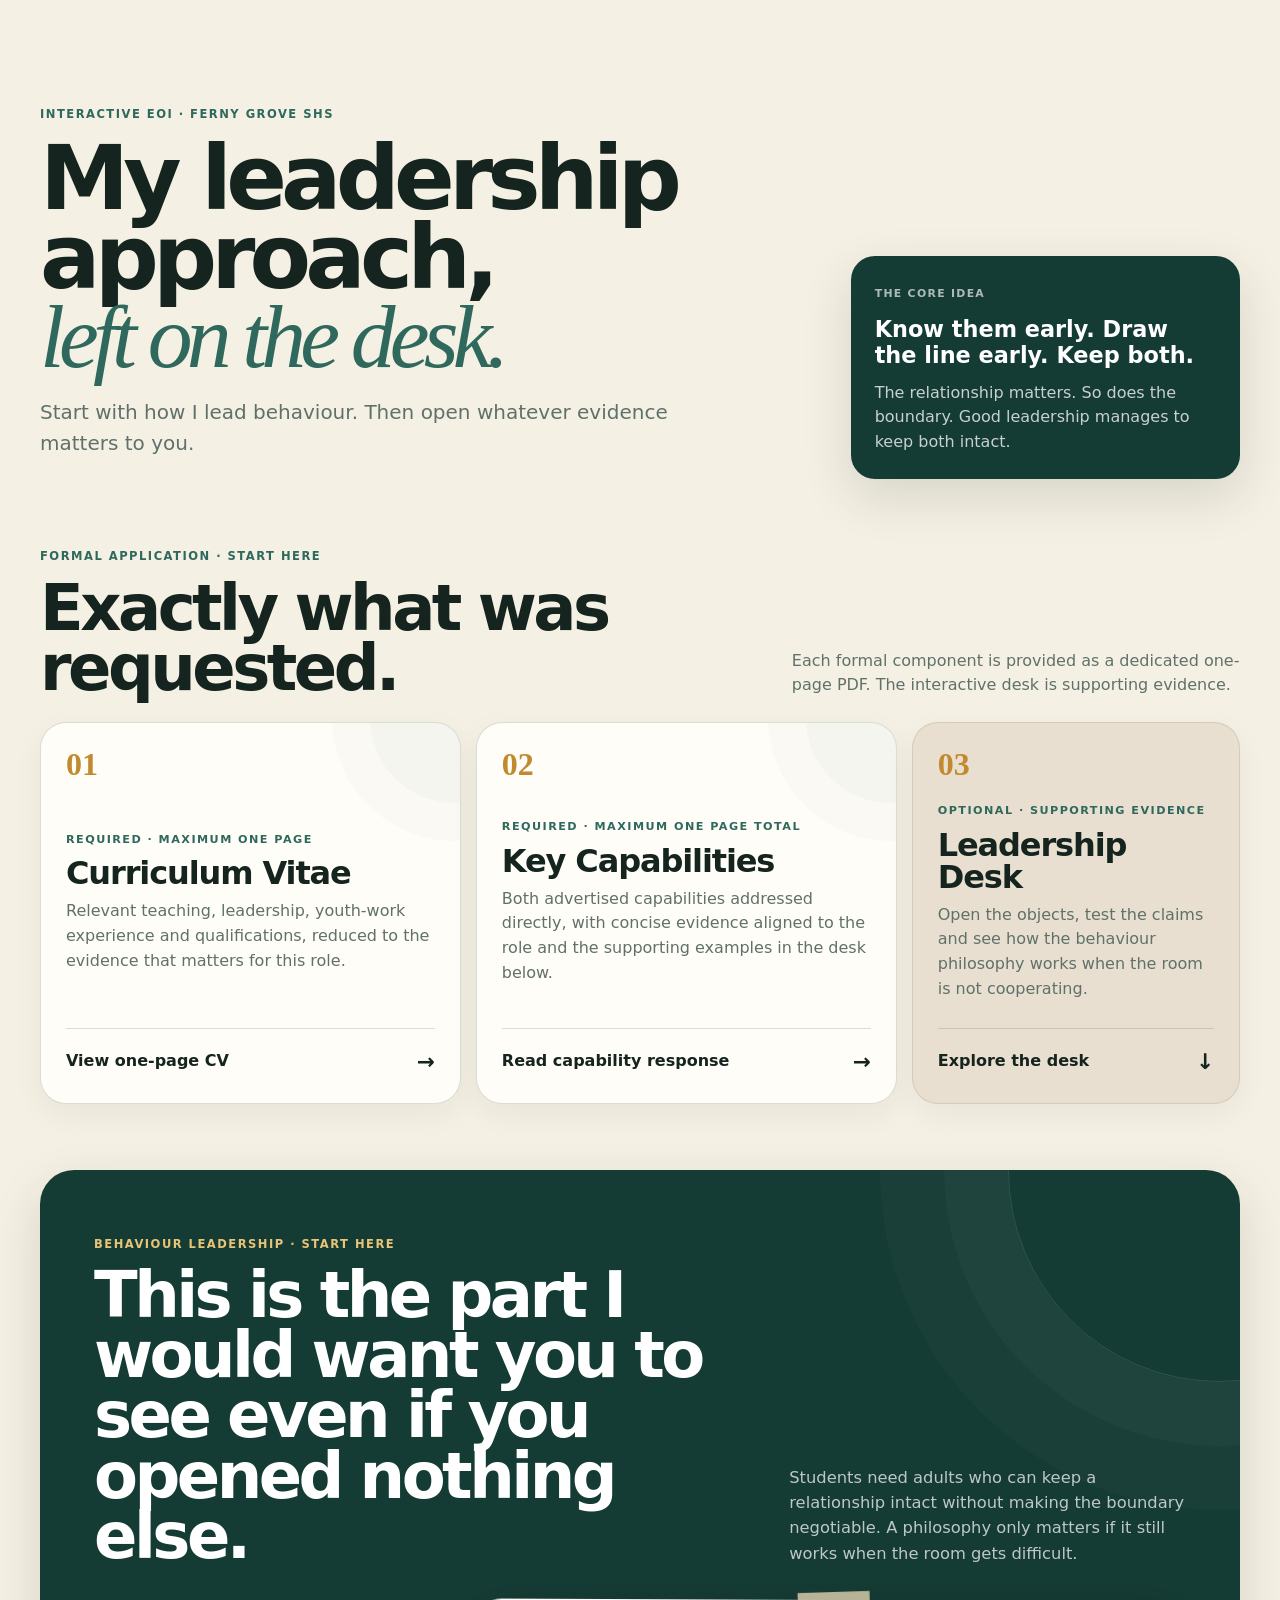
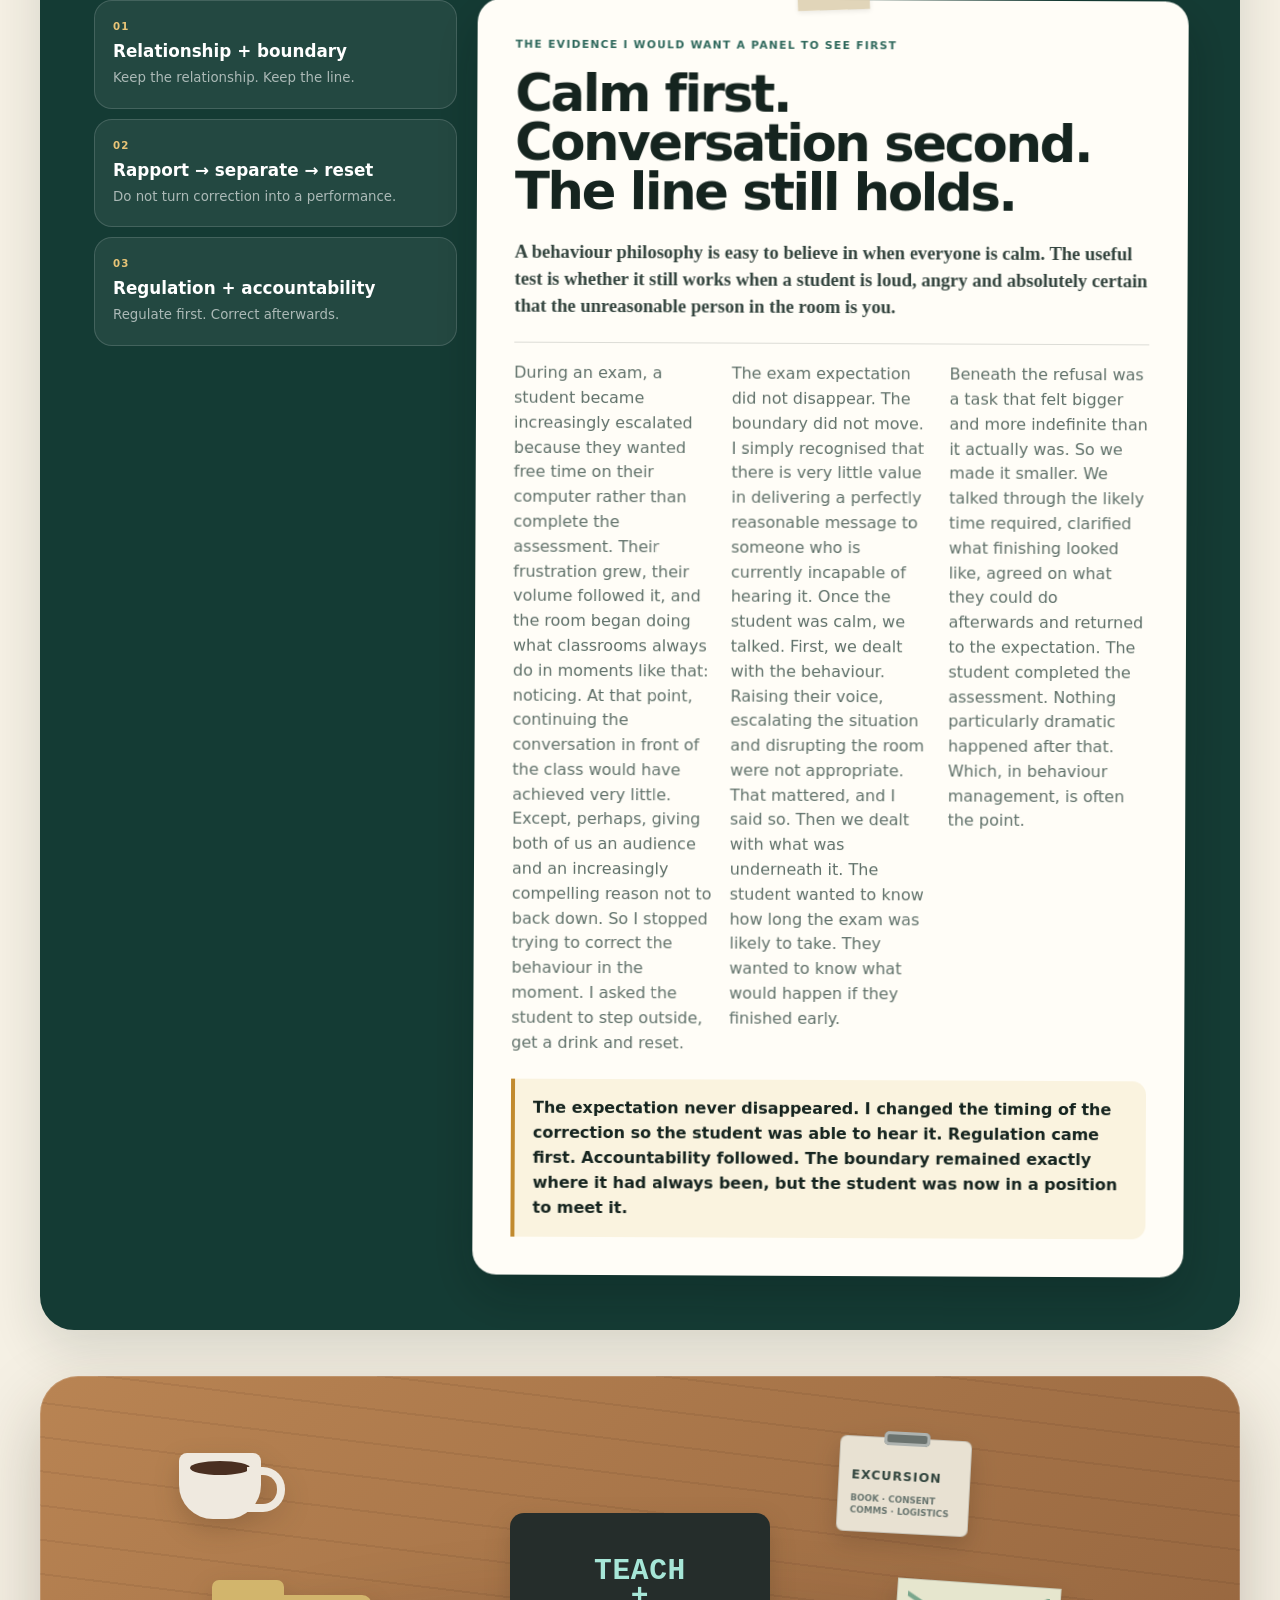
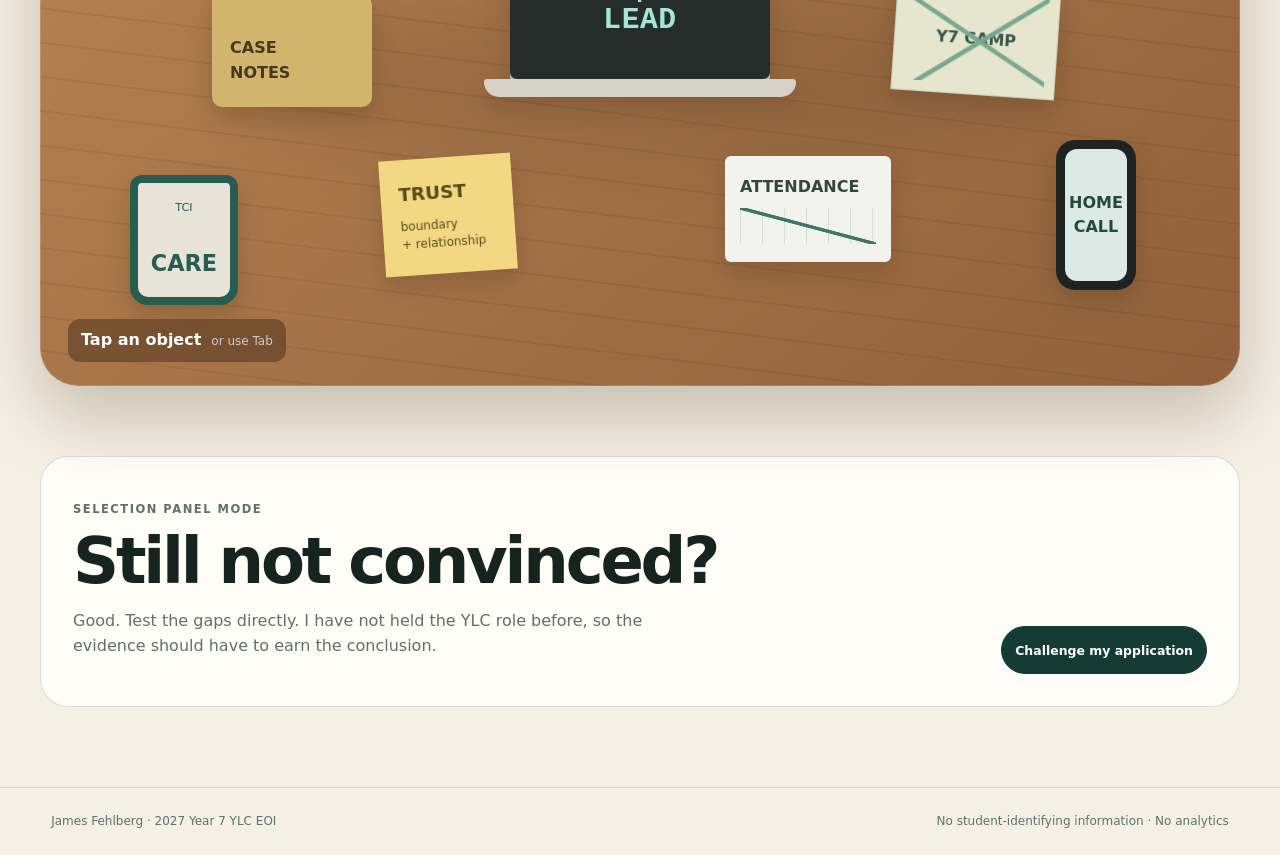
==== commit bb641ab1: "Update index.html" ====
--- a/index.html
+++ b/index.html
@@ -38,7 +38,7 @@
           <p class="eyebrow">FORMAL APPLICATION · START HERE</p>
           <h2 id="applicationTitle">Exactly what was requested.</h2>
         </div>
-        <p>Each formal component is provided as a dedicated one-page PDF. The interactive desk is supporting evidence, not a substitute for the application.</p>
+        <p>Each formal component is provided as a dedicated one-page PDF. The interactive desk is supporting evidence.</p>
       </div>
 
       <div class="application-grid">
@@ -84,7 +84,7 @@
           <p class="eyebrow">BEHAVIOUR LEADERSHIP · START HERE</p>
           <h2 id="behaviourTitle">This is the part I would want you to see even if you opened nothing else.</h2>
         </div>
-        <p class="behaviour-intro">Year 7 students need adults who can keep a relationship intact without making the boundary negotiable. A philosophy only matters if it still works when the room gets difficult.</p>
+        <p class="behaviour-intro">Students need adults who can keep a relationship intact without making the boundary negotiable. A philosophy only matters if it still works when the room gets difficult.</p>
       </div>
 
       <div class="behaviour-grid">
@@ -111,10 +111,6 @@
     </section>
 
     <section class="desk-wrap" id="deskEvidence" aria-labelledby="deskInstruction">
-      <div class="desk-status">
-        <span id="deskInstruction">Choose what matters. You do not need to open everything.</span>
-        <span id="deskMode" aria-live="polite">Explore all</span>
-      </div>
 
       <div class="desk" id="desk">
         <div class="desk-shadow" aria-hidden="true"></div>
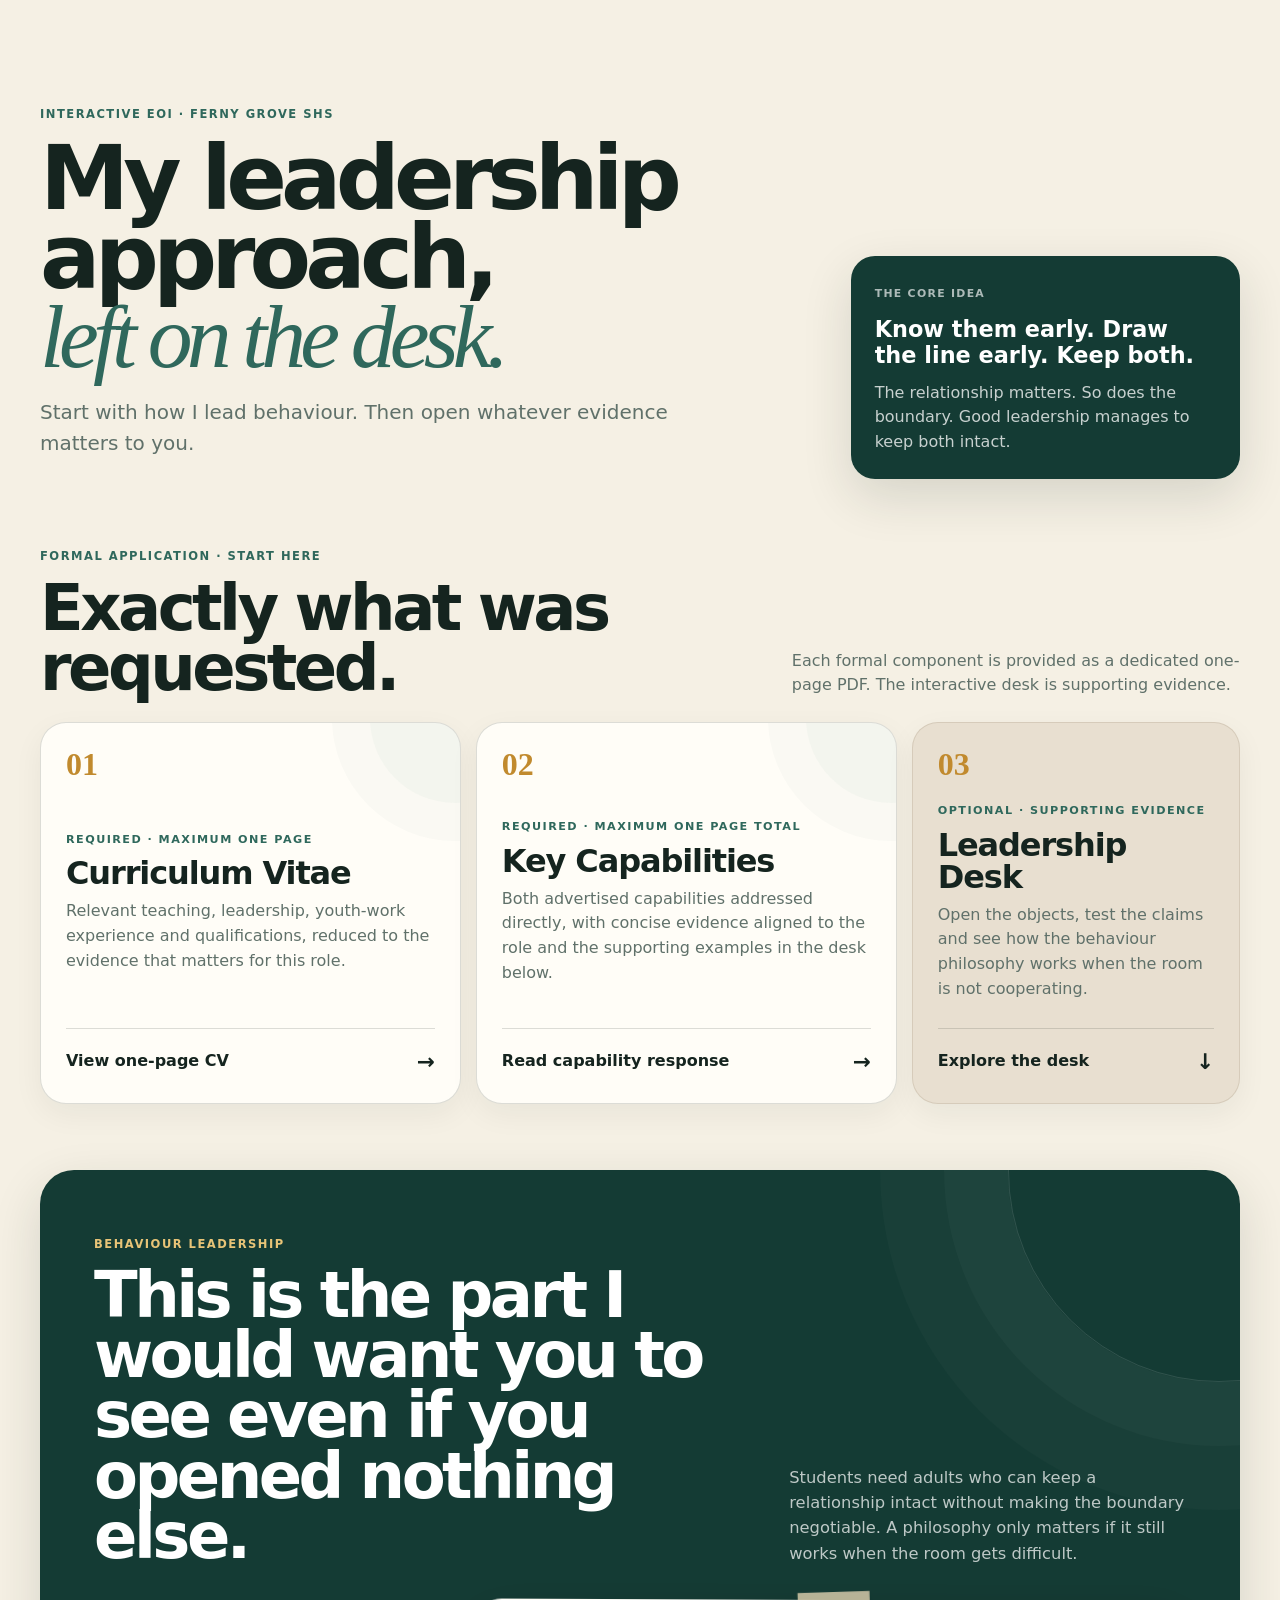
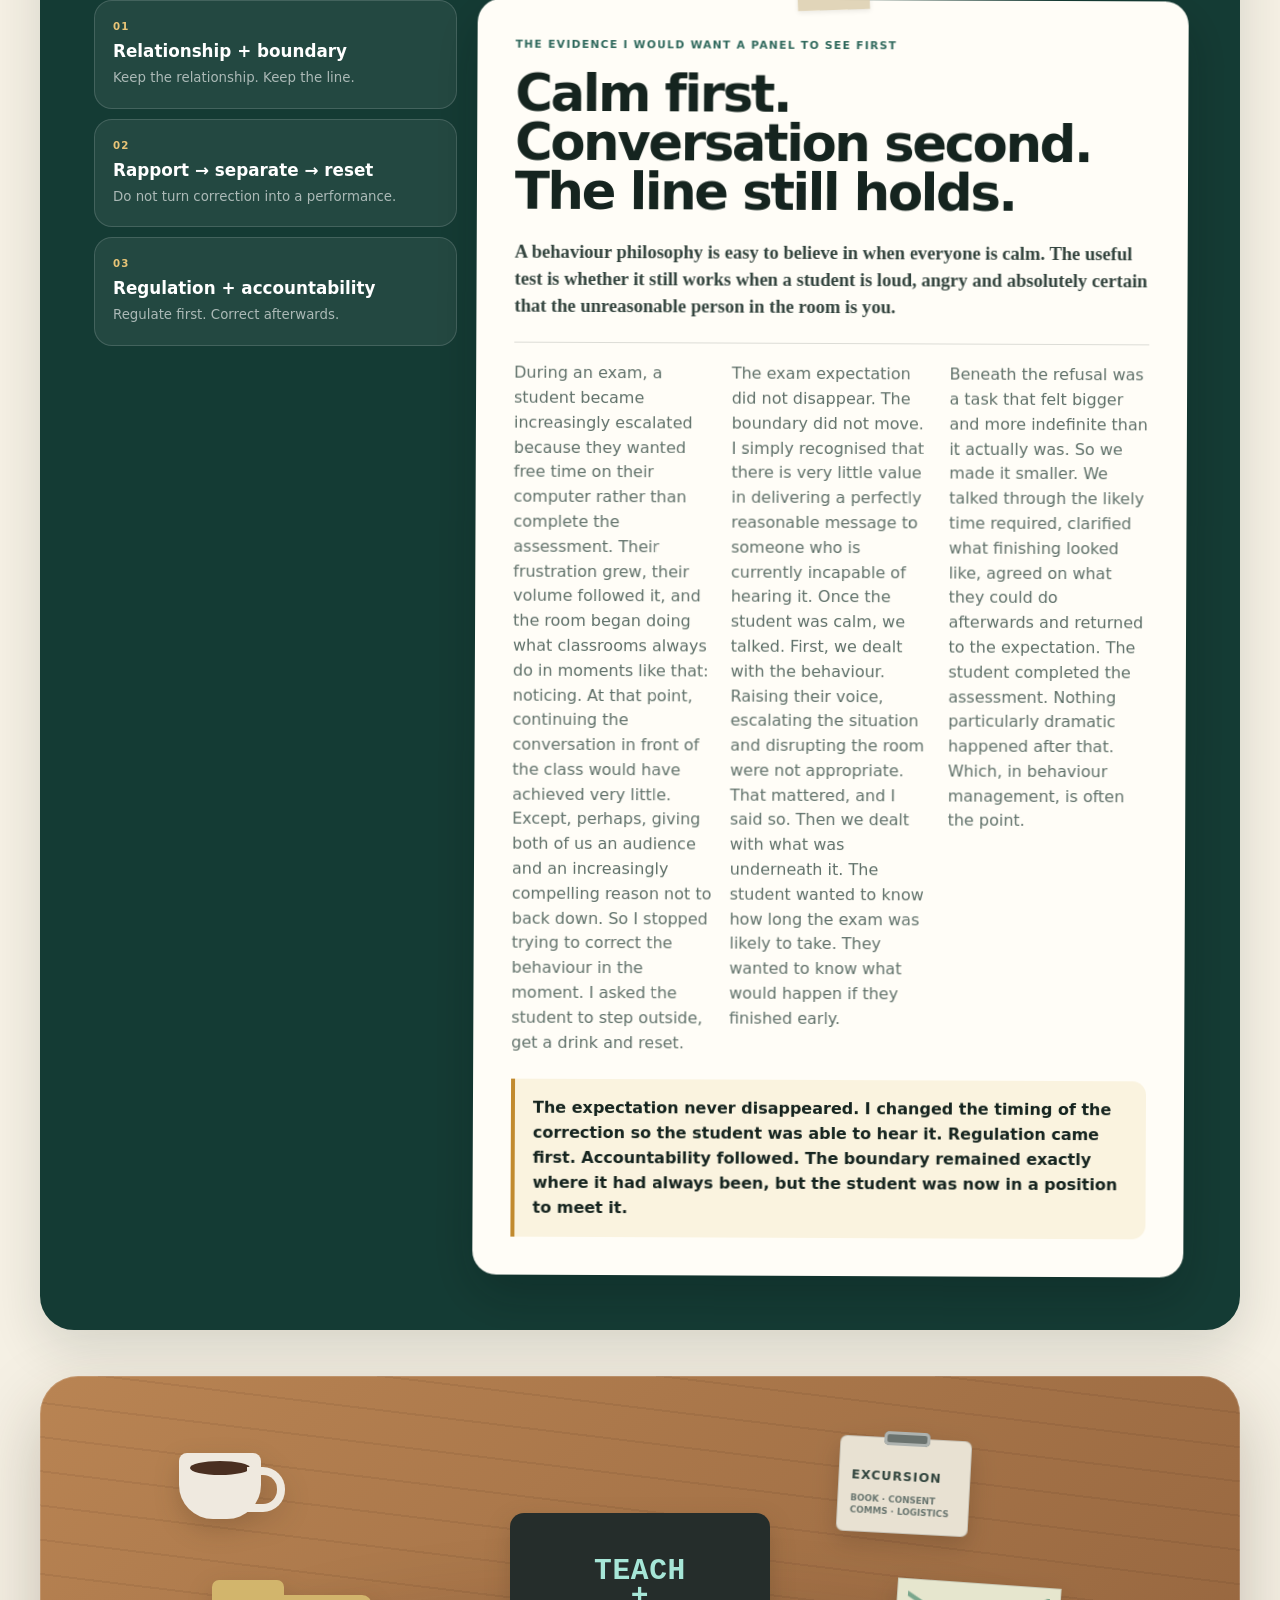
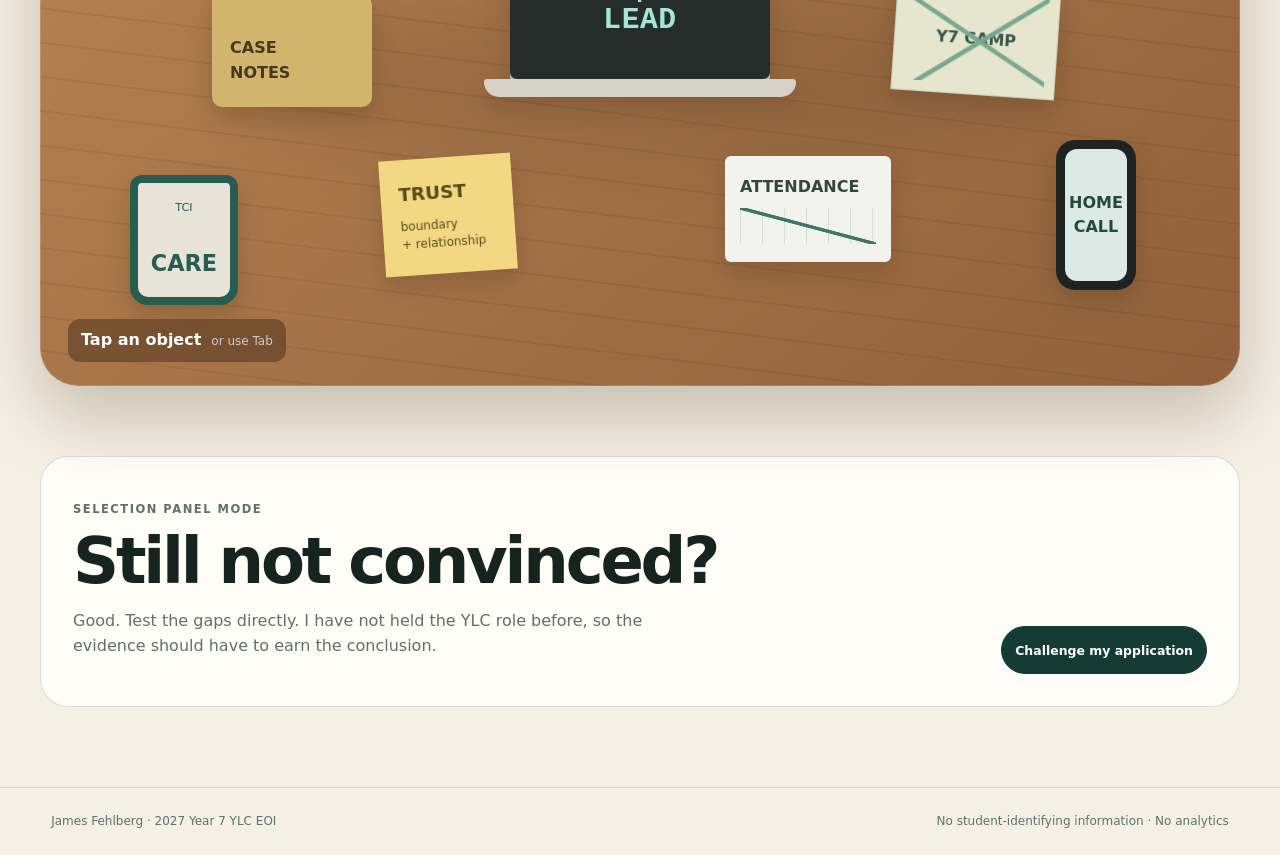
==== commit 4b05eb6d: "Update index.html" ====
--- a/index.html
+++ b/index.html
@@ -81,7 +81,7 @@
     <section class="behaviour" aria-labelledby="behaviourTitle">
       <div class="behaviour-heading">
         <div>
-          <p class="eyebrow">BEHAVIOUR LEADERSHIP · START HERE</p>
+          <p class="eyebrow">BEHAVIOUR LEADERSHIP</p>
           <h2 id="behaviourTitle">This is the part I would want you to see even if you opened nothing else.</h2>
         </div>
         <p class="behaviour-intro">Students need adults who can keep a relationship intact without making the boundary negotiable. A philosophy only matters if it still works when the room gets difficult.</p>
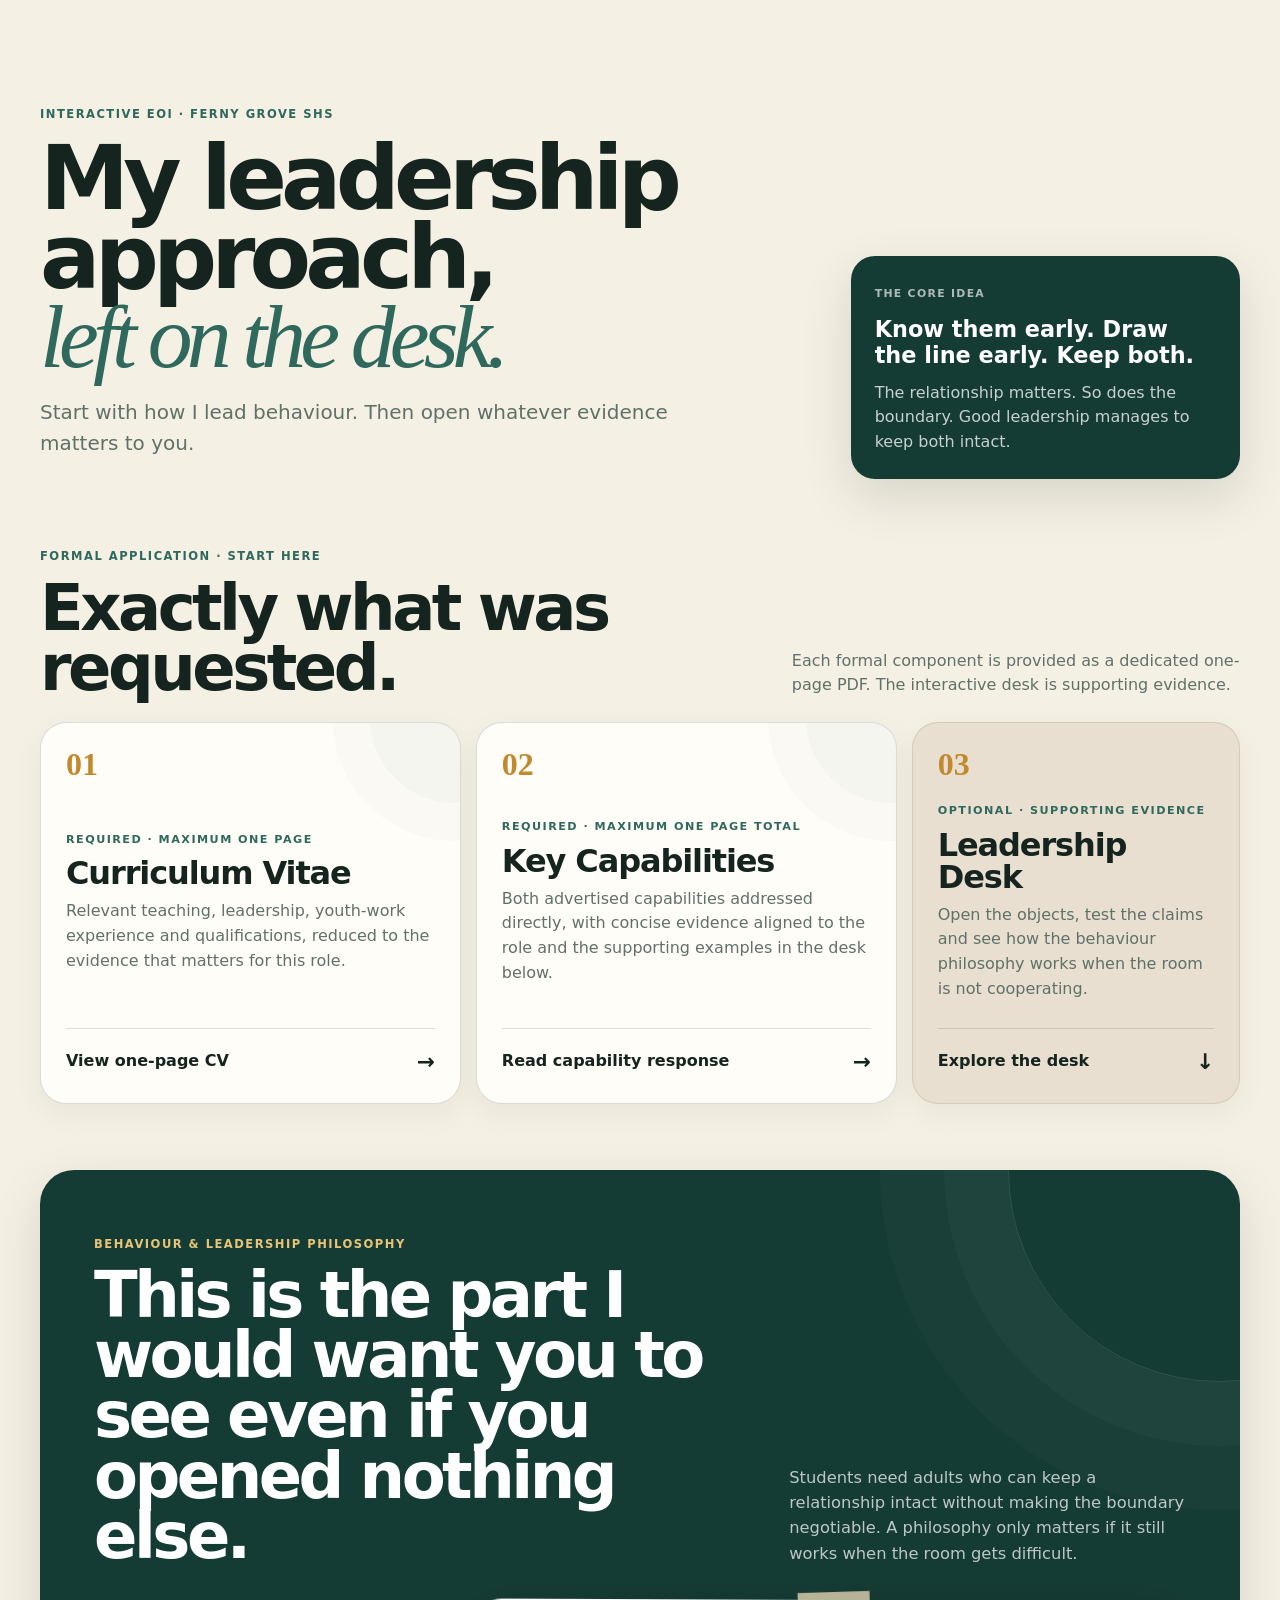
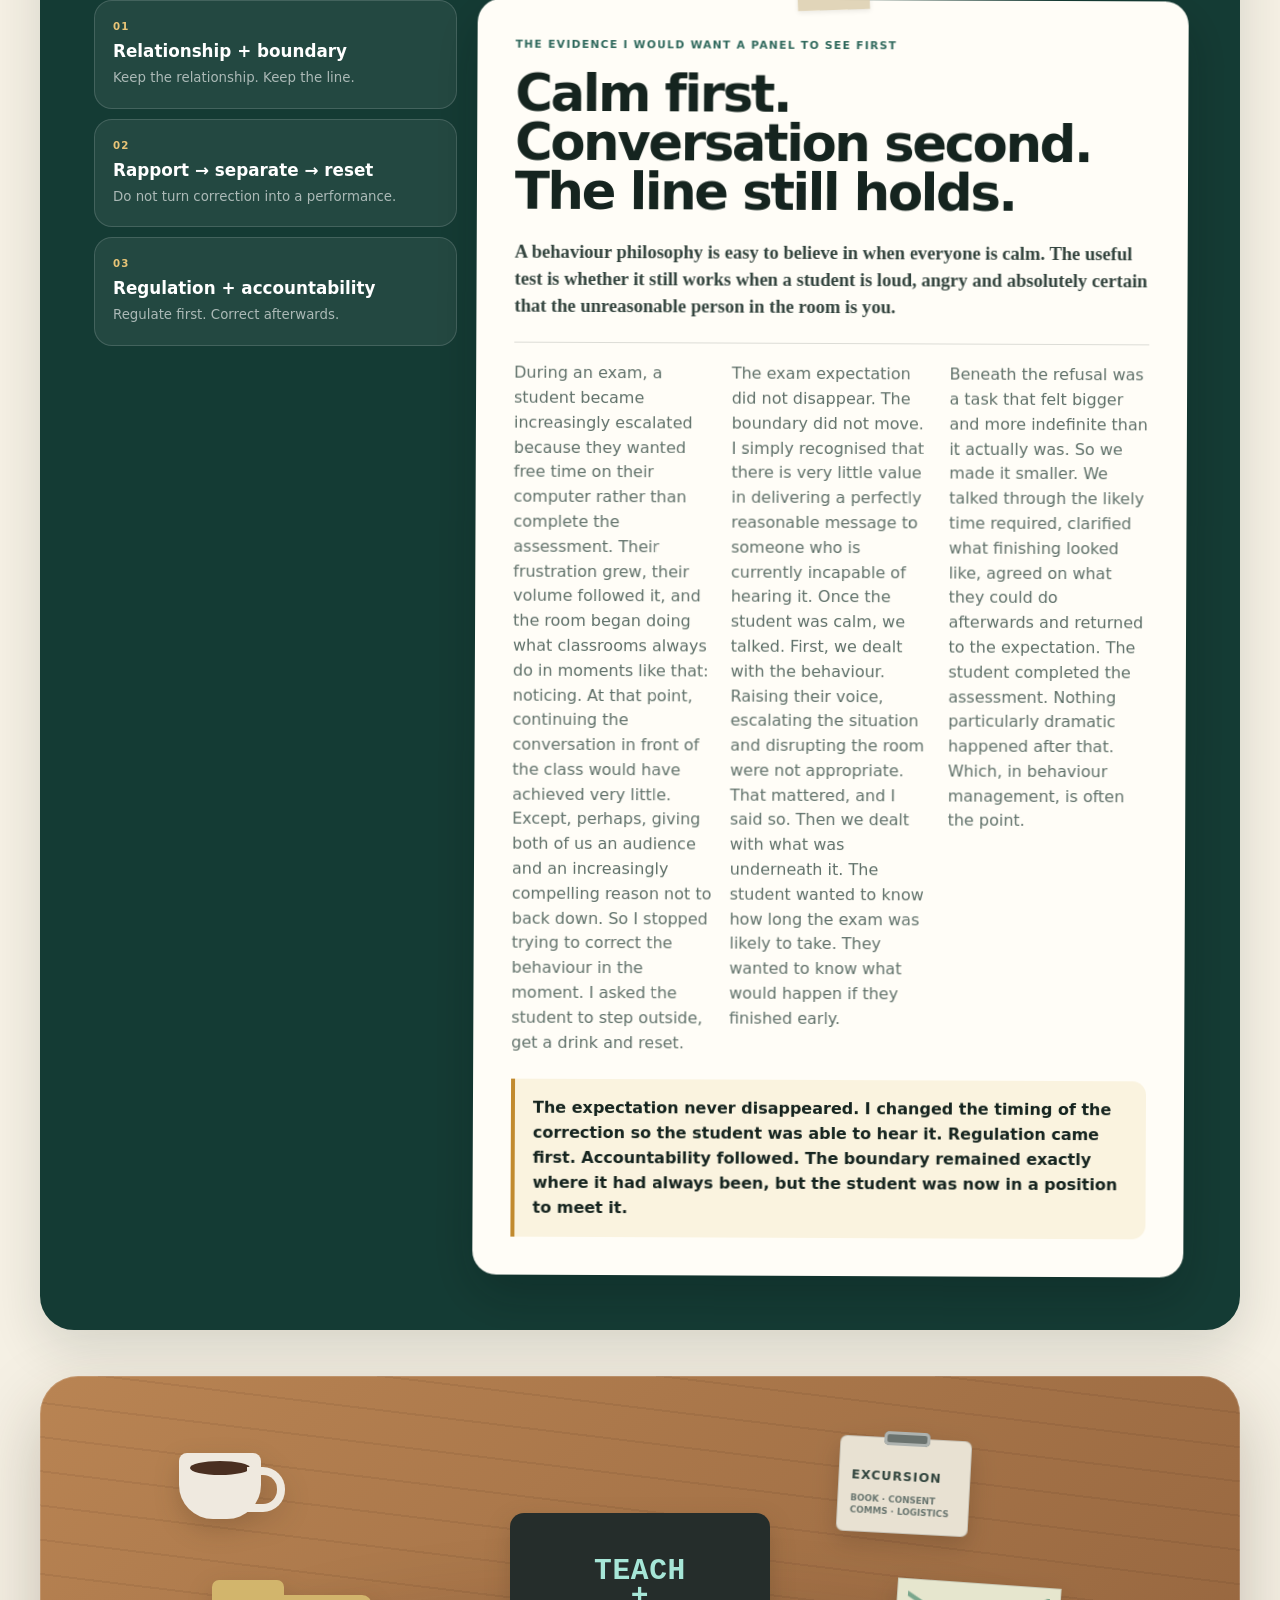
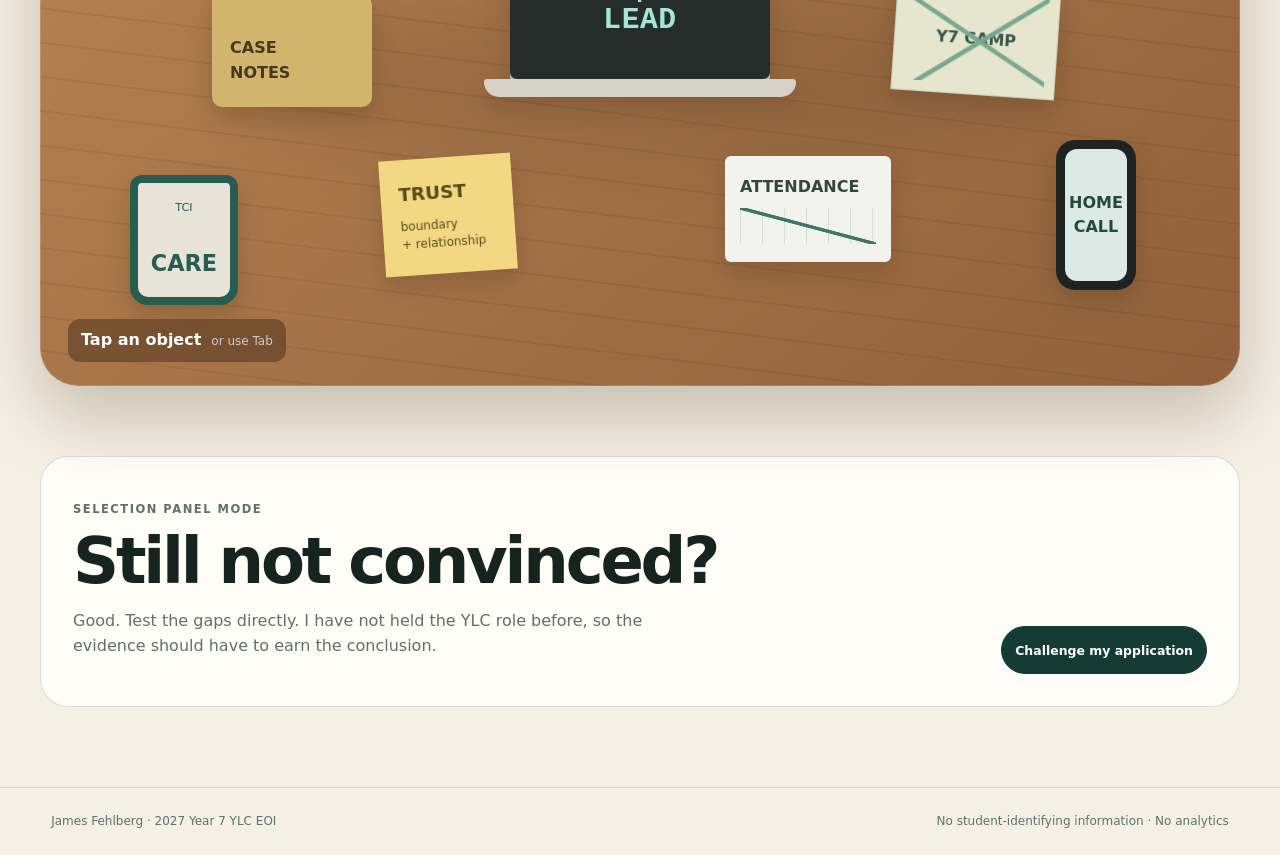
==== commit 4659e3fd: "Update index.html" ====
--- a/index.html
+++ b/index.html
@@ -81,7 +81,7 @@
     <section class="behaviour" aria-labelledby="behaviourTitle">
       <div class="behaviour-heading">
         <div>
-          <p class="eyebrow">BEHAVIOUR LEADERSHIP</p>
+          <p class="eyebrow"> BEHAVIOUR & LEADERSHIP PHILOSOPHY</p>
           <h2 id="behaviourTitle">This is the part I would want you to see even if you opened nothing else.</h2>
         </div>
         <p class="behaviour-intro">Students need adults who can keep a relationship intact without making the boundary negotiable. A philosophy only matters if it still works when the room gets difficult.</p>
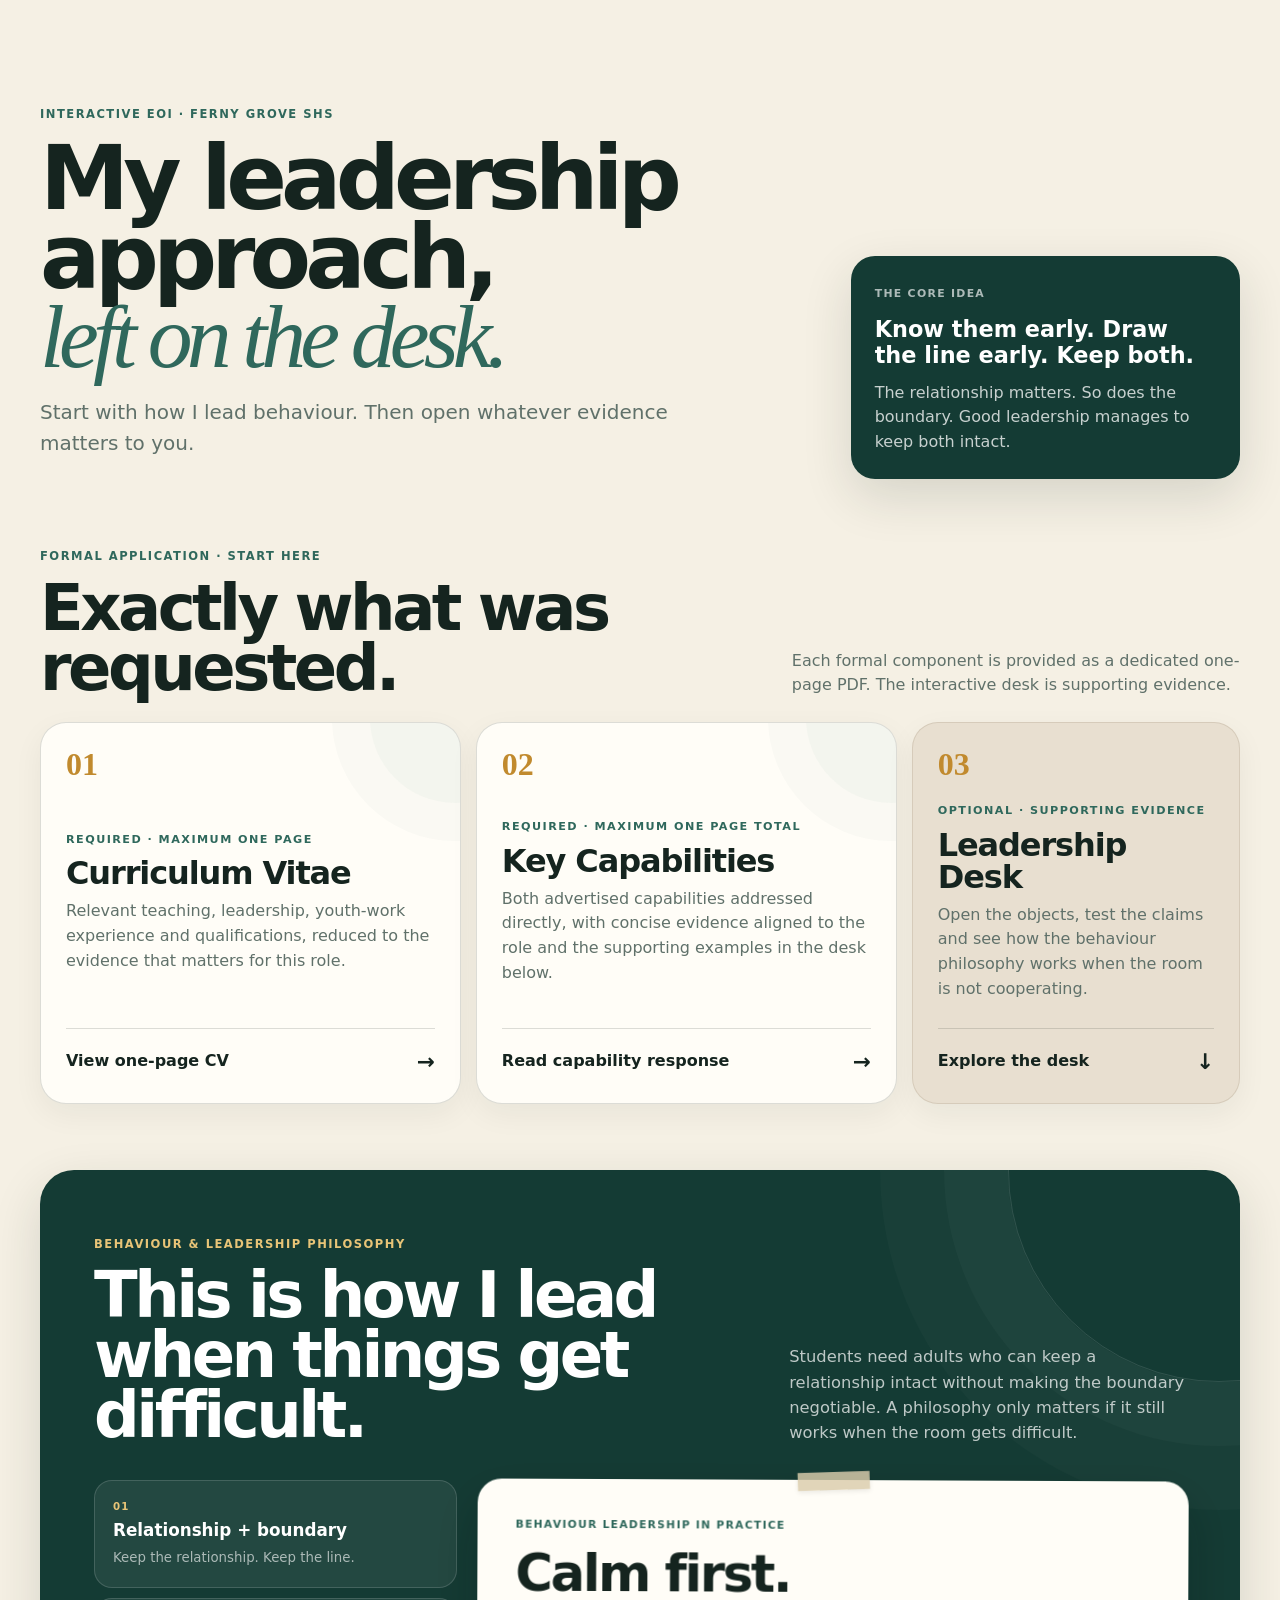
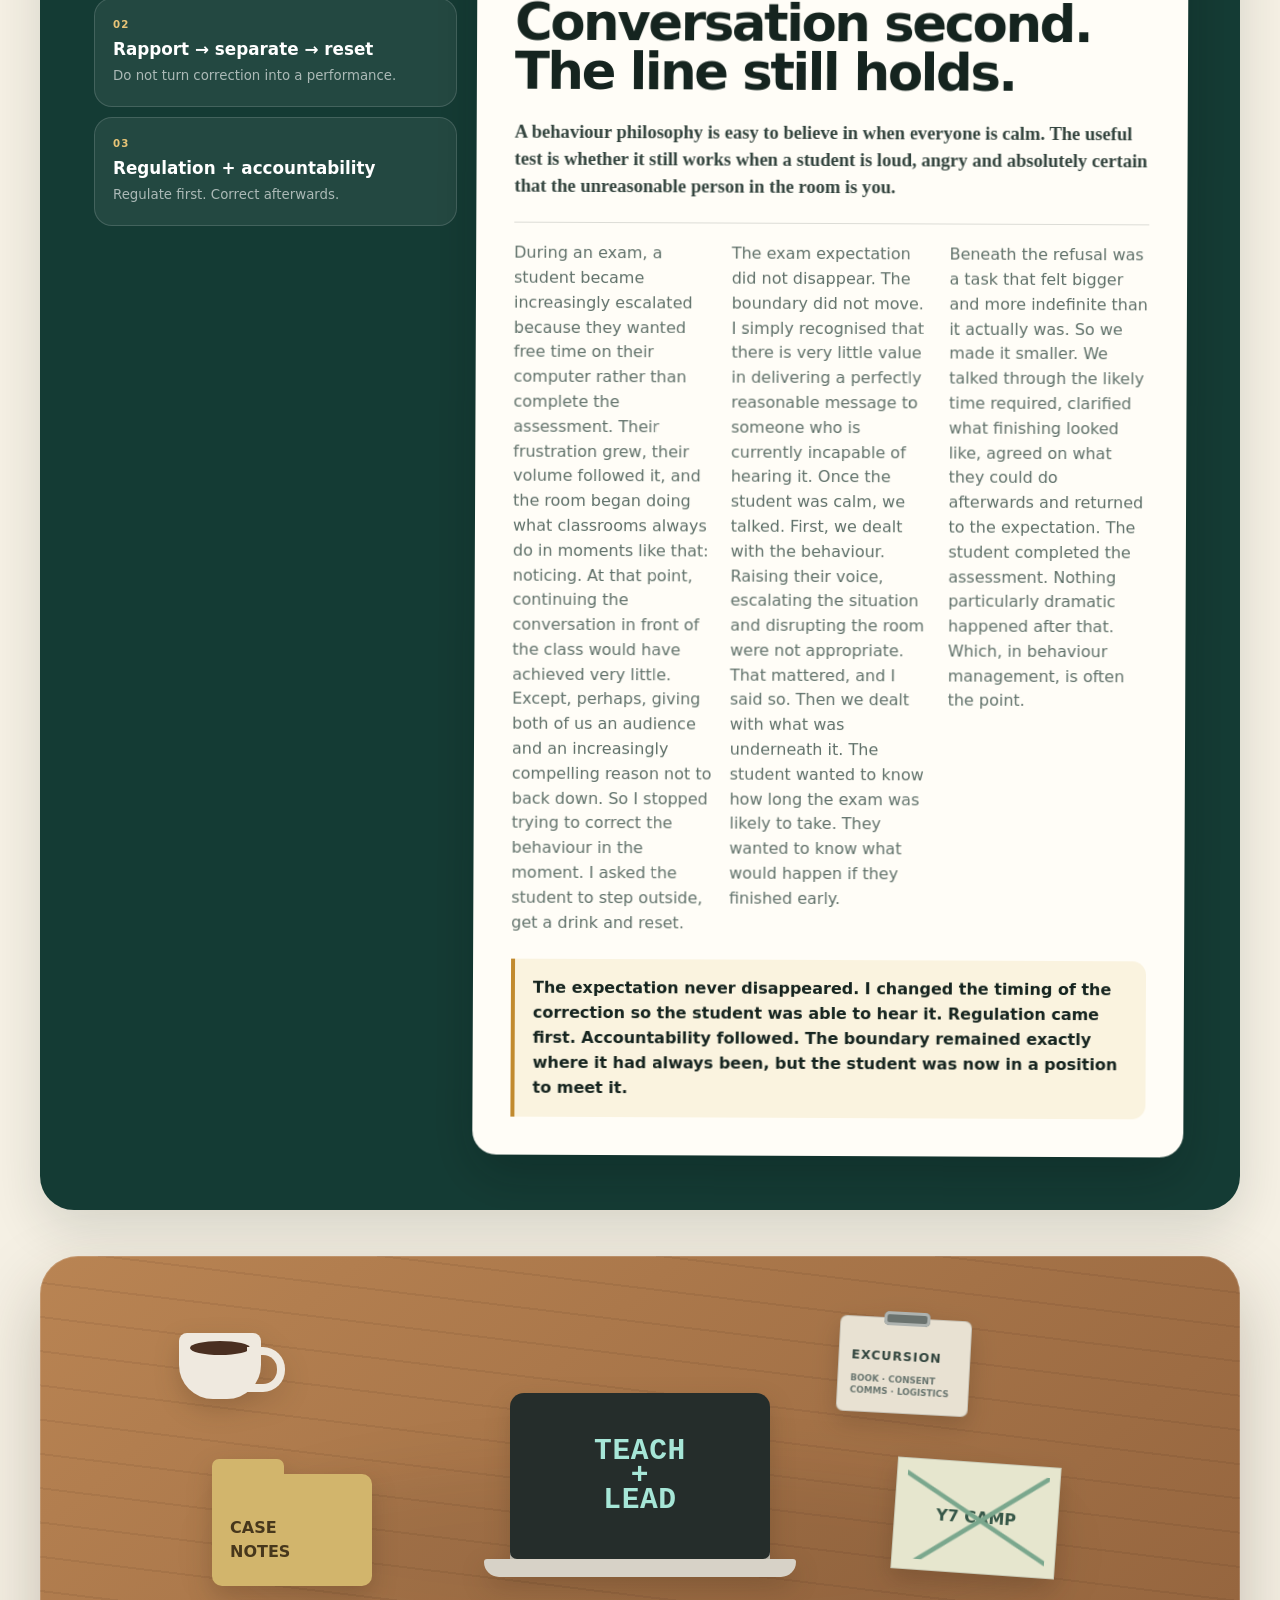
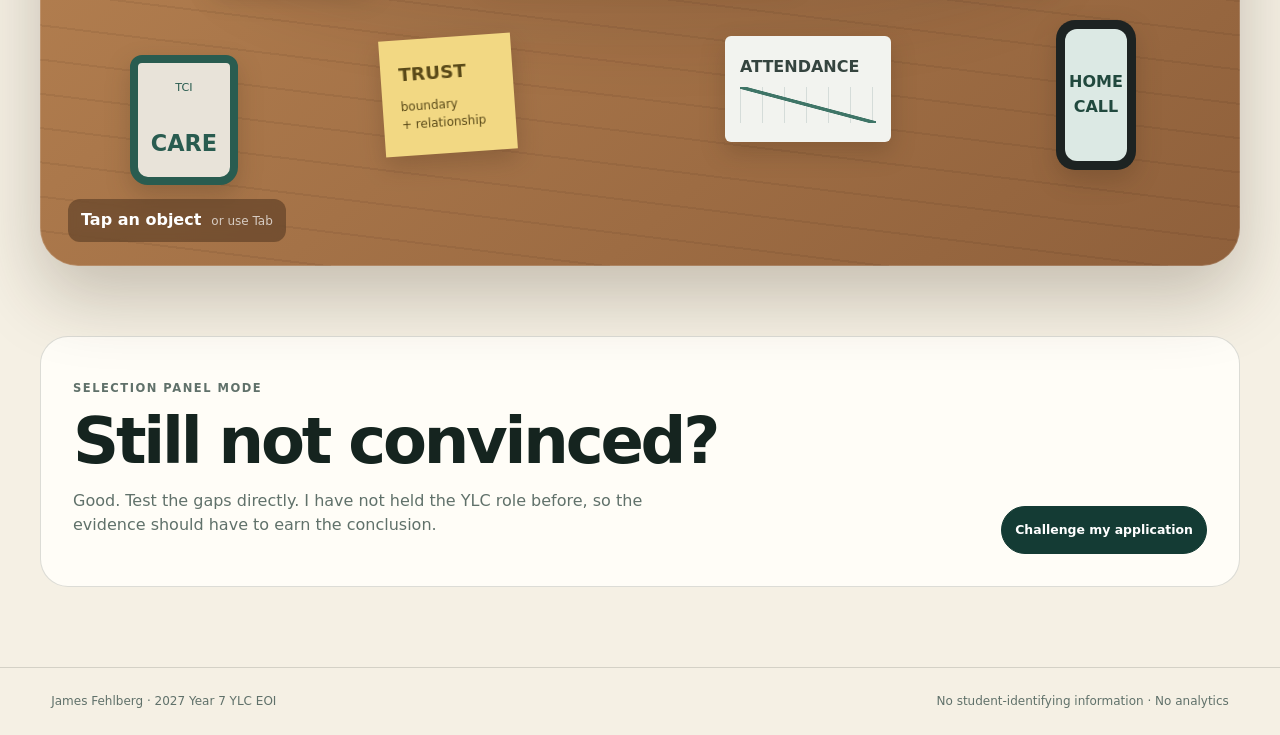
==== commit f634d7dd: "Update index.html" ====
--- a/index.html
+++ b/index.html
@@ -82,7 +82,7 @@
       <div class="behaviour-heading">
         <div>
           <p class="eyebrow"> BEHAVIOUR & LEADERSHIP PHILOSOPHY</p>
-          <h2 id="behaviourTitle">This is the part I would want you to see even if you opened nothing else.</h2>
+          <h2 id="behaviourTitle">This is how I lead when things get difficult.</h2>
         </div>
         <p class="behaviour-intro">Students need adults who can keep a relationship intact without making the boundary negotiable. A philosophy only matters if it still works when the room gets difficult.</p>
       </div>
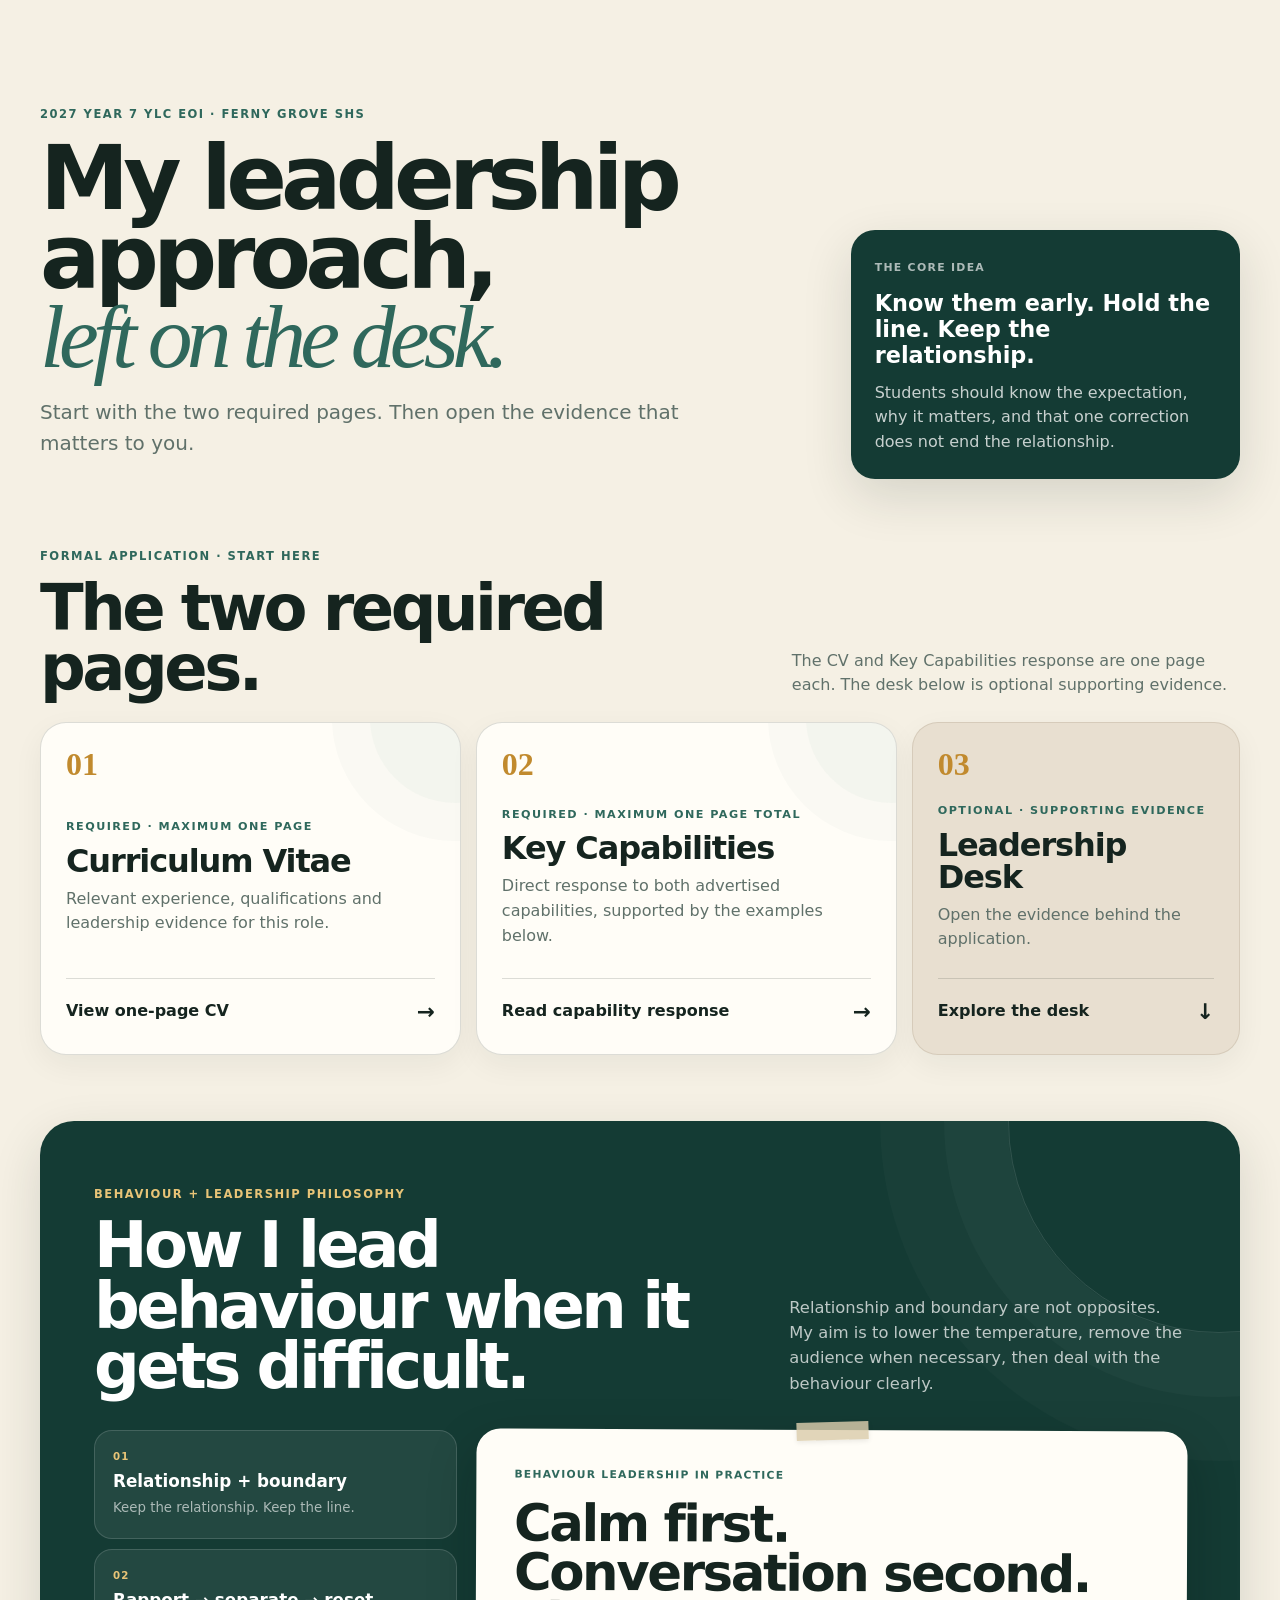
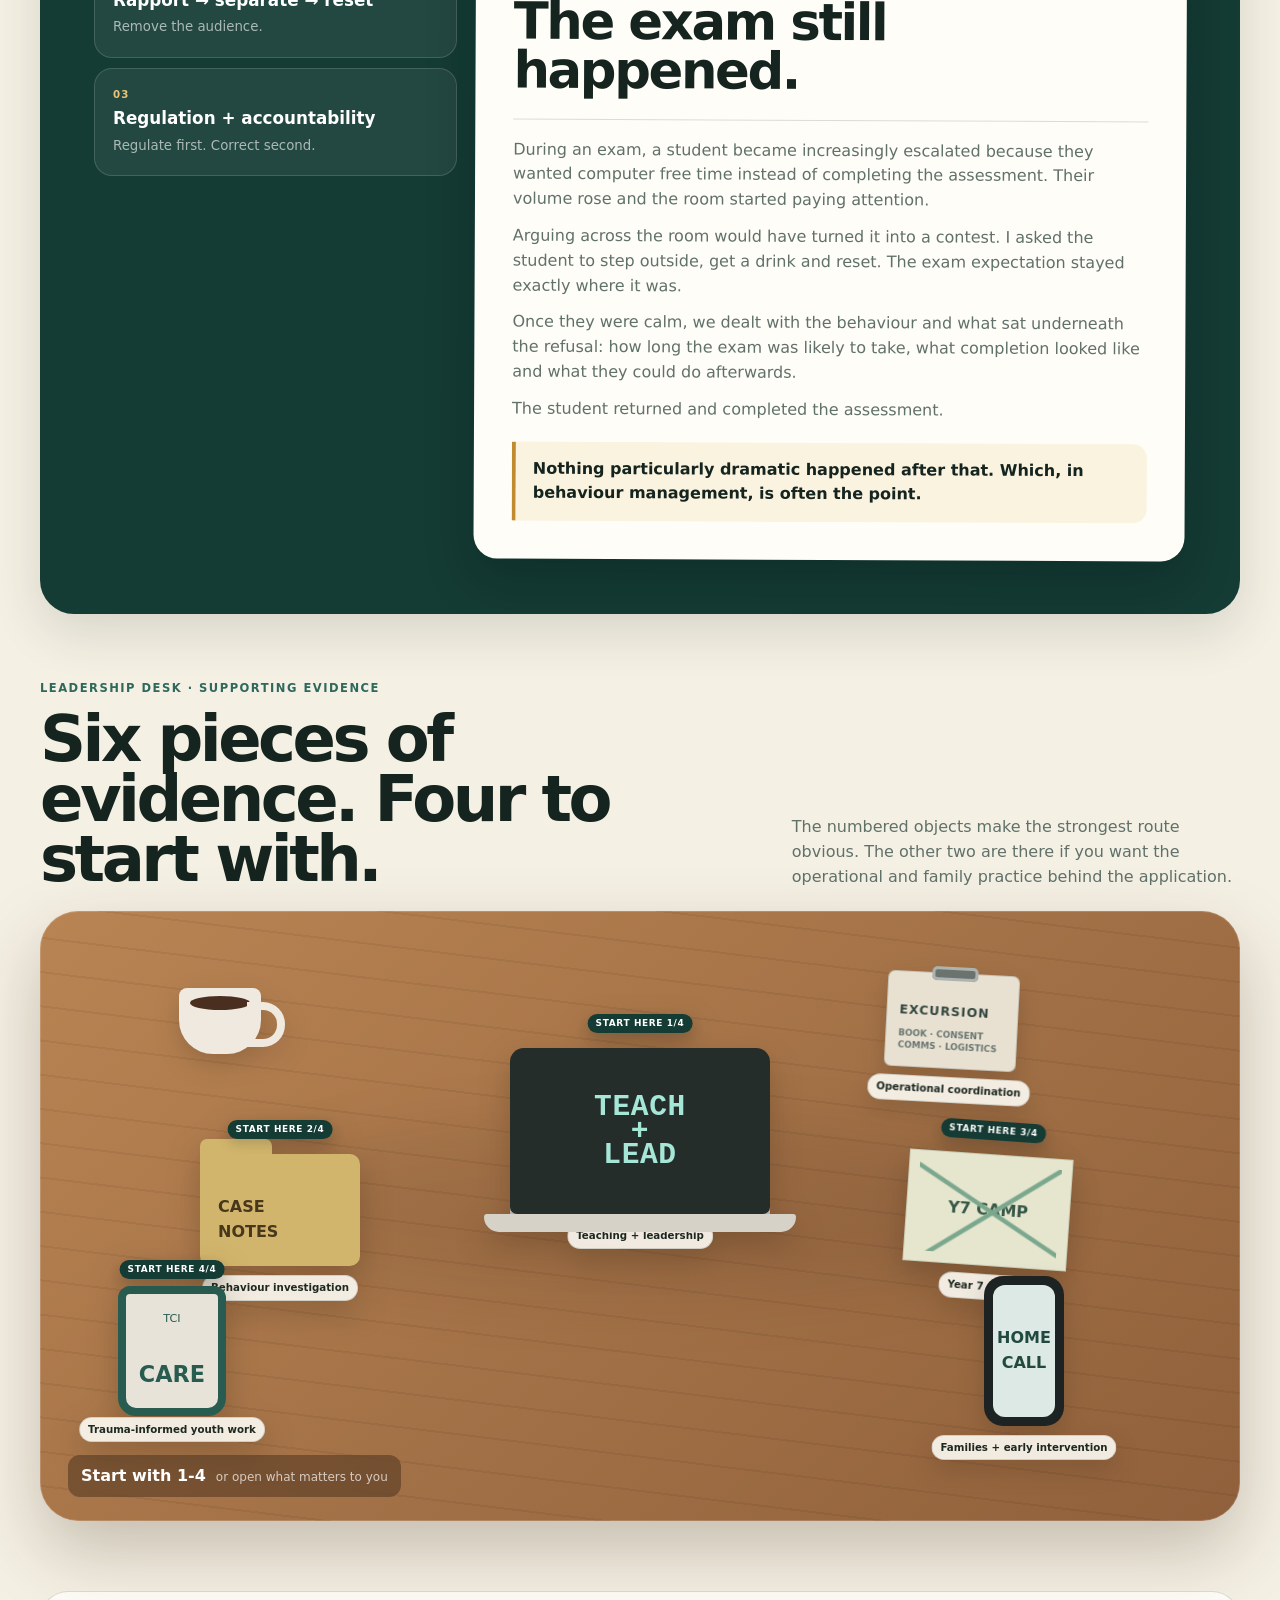
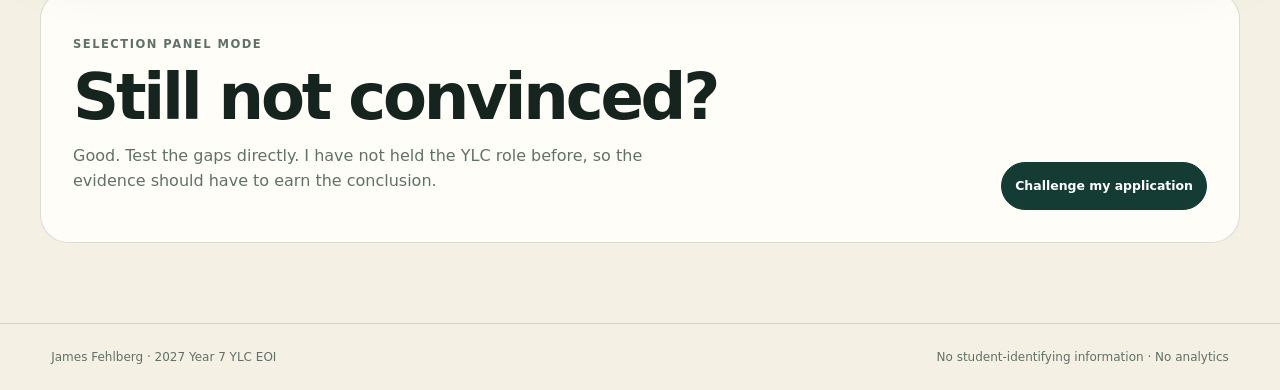
==== commit 026e4ba8: "Add files via upload" ====
--- a/index.html
+++ b/index.html
@@ -21,14 +21,14 @@
   <main id="main">
     <section class="intro">
       <div>
-        <p class="eyebrow">INTERACTIVE EOI · FERNY GROVE SHS</p>
+        <p class="eyebrow">2027 YEAR 7 YLC EOI · FERNY GROVE SHS</p>
         <h1>My leadership approach,<br><em>left on the desk.</em></h1>
-        <p class="lead">Start with how I lead behaviour. Then open whatever evidence matters to you.</p>
+        <p class="lead">Start with the two required pages. Then open the evidence that matters to you.</p>
       </div>
       <div class="intro-card">
         <span>THE CORE IDEA</span>
-        <strong>Know them early. Draw the line early. Keep both.</strong>
-        <p>The relationship matters. So does the boundary. Good leadership manages to keep both intact.</p>
+        <strong>Know them early. Hold the line. Keep the relationship.</strong>
+        <p>Students should know the expectation, why it matters, and that one correction does not end the relationship.</p>
       </div>
     </section>
 
@@ -36,9 +36,9 @@
       <div class="application-heading">
         <div>
           <p class="eyebrow">FORMAL APPLICATION · START HERE</p>
-          <h2 id="applicationTitle">Exactly what was requested.</h2>
-        </div>
-        <p>Each formal component is provided as a dedicated one-page PDF. The interactive desk is supporting evidence.</p>
+          <h2 id="applicationTitle">The two required pages.</h2>
+        </div>
+        <p>The CV and Key Capabilities response are one page each. The desk below is optional supporting evidence.</p>
       </div>
 
       <div class="application-grid">
@@ -47,7 +47,7 @@
           <div>
             <span class="requirement">REQUIRED · MAXIMUM ONE PAGE</span>
             <h3>Curriculum Vitae</h3>
-            <p>Relevant teaching, leadership, youth-work experience and qualifications, reduced to the evidence that matters for this role.</p>
+            <p>Relevant experience, qualifications and leadership evidence for this role.</p>
           </div>
           <div class="card-actions">
             <a class="card-action" href="James_Fehlberg_2027_Y7_YLC_CV.pdf">View one-page CV <span aria-hidden="true">→</span></a>
@@ -59,7 +59,7 @@
           <div>
             <span class="requirement">REQUIRED · MAXIMUM ONE PAGE TOTAL</span>
             <h3>Key Capabilities</h3>
-            <p>Both advertised capabilities addressed directly, with concise evidence aligned to the role and the supporting examples in the desk below.</p>
+            <p>Direct response to both advertised capabilities, supported by the examples below.</p>
           </div>
           <div class="card-actions">
             <a class="card-action" href="James_Fehlberg_2027_Y7_YLC_Key_Capabilities.pdf">Read capability response <span aria-hidden="true">→</span></a>
@@ -71,7 +71,7 @@
           <div>
             <span class="requirement">OPTIONAL · SUPPORTING EVIDENCE</span>
             <h3>Leadership Desk</h3>
-            <p>Open the objects, test the claims and see how the behaviour philosophy works when the room is not cooperating.</p>
+            <p>Open the evidence behind the application.</p>
           </div>
           <a class="card-action" href="#deskEvidence">Explore the desk <span aria-hidden="true">↓</span></a>
         </article>
@@ -81,10 +81,10 @@
     <section class="behaviour" aria-labelledby="behaviourTitle">
       <div class="behaviour-heading">
         <div>
-          <p class="eyebrow"> BEHAVIOUR & LEADERSHIP PHILOSOPHY</p>
-          <h2 id="behaviourTitle">This is how I lead when things get difficult.</h2>
-        </div>
-        <p class="behaviour-intro">Students need adults who can keep a relationship intact without making the boundary negotiable. A philosophy only matters if it still works when the room gets difficult.</p>
+          <p class="eyebrow">BEHAVIOUR + LEADERSHIP PHILOSOPHY</p>
+          <h2 id="behaviourTitle">How I lead behaviour when it gets difficult.</h2>
+        </div>
+        <p class="behaviour-intro">Relationship and boundary are not opposites. My aim is to lower the temperature, remove the audience when necessary, then deal with the behaviour clearly.</p>
       </div>
 
       <div class="behaviour-grid">
@@ -97,12 +97,12 @@
           <button type="button" data-principle="reset">
             <span>02</span>
             <strong>Rapport → separate → reset</strong>
-            <small>Do not turn correction into a performance.</small>
+            <small>Remove the audience.</small>
           </button>
           <button type="button" data-principle="regulation">
             <span>03</span>
             <strong>Regulation + accountability</strong>
-            <small>Regulate first. Correct afterwards.</small>
+            <small>Regulate first. Correct second.</small>
           </button>
         </div>
 
@@ -110,52 +110,51 @@
       </div>
     </section>
 
-    <section class="desk-wrap" id="deskEvidence" aria-labelledby="deskInstruction">
+    <section class="desk-wrap" id="deskEvidence" aria-labelledby="deskTitle">
+      <div class="desk-heading">
+        <div>
+          <p class="eyebrow">LEADERSHIP DESK · SUPPORTING EVIDENCE</p>
+          <h2 id="deskTitle">Six pieces of evidence. Four to start with.</h2>
+        </div>
+        <p>The numbered objects make the strongest route obvious. The other two are there if you want the operational and family practice behind the application.</p>
+      </div>
 
       <div class="desk" id="desk">
         <div class="desk-shadow" aria-hidden="true"></div>
 
-        <button class="object laptop must" data-case="teaching" style="--x:50%;--y:36%" aria-label="Teaching and staff leadership evidence">
+        <button class="object laptop priority-evidence" data-case="teaching" style="--x:50%;--y:36%" aria-label="Start here 1 of 4: Teaching and staff leadership evidence">
+          <span class="route-badge">START HERE 1/4</span>
           <span class="screen">TEACH<br>+<br>LEAD</span>
           <small>Teaching + leadership</small>
         </button>
 
-        <button class="object folder must" data-case="incident" style="--x:21%;--y:45%" aria-label="Behaviour investigation evidence">
+        <button class="object folder priority-evidence" data-case="incident" style="--x:20%;--y:49%" aria-label="Start here 2 of 4: Behaviour investigation evidence">
+          <span class="route-badge">START HERE 2/4</span>
           <span class="folder-tab" aria-hidden="true"></span>
           <b>CASE<br>NOTES</b>
           <small>Behaviour investigation</small>
         </button>
 
-        <button class="object map must" data-case="year7camp" style="--x:78%;--y:43%" aria-label="Year 7 camp cohort leadership evidence">
+        <button class="object map priority-evidence" data-case="year7camp" style="--x:79%;--y:49%" aria-label="Start here 3 of 4: Year 7 camp cohort leadership evidence">
+          <span class="route-badge">START HERE 3/4</span>
           <span class="map-lines" aria-hidden="true"></span>
           <b>Y7 CAMP</b>
-          <small>Cohort leadership</small>
-        </button>
-
-        <button class="object note" data-case="resistant" style="--x:34%;--y:72%" aria-label="Relationship and boundary evidence">
-          <b>TRUST</b>
-          <span>boundary<br>+ relationship</span>
-          <small>Relationship + boundary</small>
-        </button>
-
-        <button class="object roll" data-case="drift" style="--x:64%;--y:71%" aria-label="Attendance and early intervention evidence">
-          <b>ATTENDANCE</b>
-          <span class="mini-chart" aria-hidden="true"></span>
-          <small>Attendance + early intervention</small>
-        </button>
-
-        <button class="object phone" data-case="parents" style="--x:88%;--y:72%" aria-label="Parent and carer communication evidence">
+          <small>Year 7 camp</small>
+        </button>
+
+        <button class="object phone" data-case="families" style="--x:82%;--y:72%" aria-label="Families and early intervention evidence">
           <span class="phone-screen">HOME<br>CALL</span>
-          <small>Families</small>
-        </button>
-
-        <button class="object badge must" data-case="youthwork" style="--x:12%;--y:76%" aria-label="Trauma-informed youth work and coordinated support evidence">
+          <small>Families + early intervention</small>
+        </button>
+
+        <button class="object badge priority-evidence" data-case="youthwork" style="--x:11%;--y:72%" aria-label="Start here 4 of 4: Trauma-informed youth work and coordinated support evidence">
+          <span class="route-badge">START HERE 4/4</span>
           <span>TCI</span>
           <b>CARE</b>
-          <small>Wellbeing + support</small>
-        </button>
-
-        <button class="object permit" data-case="robotics" style="--x:72%;--y:18%" aria-label="Operational coordination and excursion evidence">
+          <small>Trauma-informed youth work</small>
+        </button>
+
+        <button class="object permit" data-case="excursion" style="--x:76%;--y:18%" aria-label="University excursion operational coordination evidence">
           <span class="permit-clip" aria-hidden="true"></span>
           <b>EXCURSION</b>
           <span>BOOK · CONSENT<br>COMMS · LOGISTICS</span>
@@ -165,8 +164,8 @@
         <button class="coffee" id="coffee" type="button" style="--x:15%;--y:18%" aria-label="Coffee mug easter egg"><span></span></button>
 
         <div class="desk-caption">
-          <b>Tap an object</b>
-          <span>or use Tab</span>
+          <b>Start with 1-4</b>
+          <span>or open what matters to you</span>
         </div>
       </div>
     </section>
--- a/styles.css
+++ b/styles.css
@@ -155,9 +155,22 @@
   text-decoration-thickness: 1px;
 }
 
-.desk-wrap { padding-bottom: 50px; }
-.desk-status { display: flex; justify-content: space-between; gap: 12px; font-size: .78rem; color: var(--muted); padding: 0 6px 10px; }
-#deskMode { font-weight: 800; white-space: nowrap; }
+.desk-wrap { padding: 8px 0 50px; }
+.desk-heading {
+  display: grid;
+  grid-template-columns: 1.15fr .72fr;
+  gap: 36px;
+  align-items: end;
+  margin: 0 0 22px;
+}
+.desk-heading h2 {
+  margin: .12em 0 0;
+  max-width: 760px;
+  font-size: clamp(2.35rem, 5vw, 4.8rem);
+  line-height: .94;
+  letter-spacing: -.055em;
+}
+.desk-heading > p { margin: 0; color: var(--muted); max-width: 520px; }
 .desk {
   position: relative;
   min-height: 610px;
@@ -205,10 +218,28 @@
   font-size: .64rem;
   font-weight: 800;
   color: var(--ink);
-  opacity: 0;
-  transition: opacity .18s ease;
-}
-.object:hover small, .object:focus-visible small, .quick .object.must small { opacity: 1; }
+  opacity: .92;
+  transition: opacity .18s ease, transform .18s ease;
+}
+.object:hover small, .object:focus-visible small { opacity: 1; transform: translateX(-50%) translateY(-2px); }
+.object .route-badge {
+  position: absolute;
+  left: 50%;
+  top: -34px;
+  z-index: 4;
+  transform: translateX(-50%);
+  white-space: nowrap;
+  border-radius: 999px;
+  background: var(--forest);
+  color: #fff;
+  padding: 5px 8px;
+  box-shadow: 0 5px 12px rgba(29, 43, 37, .18);
+  font-size: .56rem !important;
+  font-weight: 900;
+  letter-spacing: .07em;
+  line-height: 1;
+}
+.priority-evidence { filter: drop-shadow(0 13px 15px rgba(46, 30, 16, .25)); }
 .object.visited::after {
   content: "viewed";
   position: absolute;
@@ -290,6 +321,17 @@
 .story-hook { margin: 0 0 22px; max-width: 760px; font: 700 1.16rem/1.45 Georgia, serif; color: #33443e; }
 .story-copy { display: grid; grid-template-columns: repeat(3, 1fr); gap: 18px; padding-top: 18px; border-top: 1px solid var(--line); }
 .story-copy p { margin: 0; color: var(--muted); }
+.story-copy-flow { display: block; max-width: 820px; }
+.story-copy-flow p { margin: 0 0 12px; }
+.story-copy-flow p:last-child {
+  margin: 20px 0 0;
+  padding: 15px 17px;
+  border-left: 4px solid var(--gold);
+  border-radius: 0 14px 14px 0;
+  background: #faf3df;
+  color: var(--ink);
+  font-weight: 800;
+}
 .story-outcome { margin: 24px 0 0; padding: 17px 18px; border-left: 4px solid var(--gold); border-radius: 0 14px 14px 0; background: #faf3df; font-weight: 800; }
 .final-cta h2 { font-size: clamp(2.2rem, 5vw, 4.7rem); line-height: .96; letter-spacing: -.05em; margin: .2em 0; }
 
@@ -309,7 +351,9 @@
 .case-block.first { margin-top: 12px; }
 .case-block span { font-size: .65rem; font-weight: 900; letter-spacing: .1em; color: var(--green); }
 .case-block p { margin: .4em 0 0; }
-.case-block.outcome { background: #eef3ef; padding: 18px; border: 0; border-radius: 16px; }
+.case-block.outcome, .case-block.emphasis { background: #eef3ef; padding: 18px; border: 0; border-radius: 16px; }
+.principle-evidence { margin-top: 24px; padding-top: 20px; border-top: 1px solid var(--line); }
+.principle-evidence p { margin: 10px 0 0; color: var(--muted); }
 .tag-row { display: flex; gap: 7px; flex-wrap: wrap; margin-top: 20px; }
 .tag-row span { font-size: .68rem; border: 1px solid var(--line); padding: 5px 8px; border-radius: 999px; }
 blockquote { border-left: 4px solid var(--gold); margin: 22px 0; padding: 10px 16px; background: #faf3df; font: 700 1.08rem/1.45 Georgia, serif; }
@@ -320,16 +364,13 @@
 .challenge-layout nav button, .proof-strip button, .link-button { border: 1px solid var(--line); background: var(--paper); border-radius: 12px; padding: 11px; text-align: left; cursor: pointer; color: var(--ink); }
 .challenge-layout nav button:hover, .challenge-layout nav button.active, .proof-strip button:hover { border-color: var(--forest); }
 .challenge-layout nav button.active { background: #e9f0ec; font-weight: 800; }
-.challenge-answer { max-width: 660px; }
+.challenge-answer { max-width: 660px; color: var(--muted); }
+.challenge-answer p { margin: 0 0 12px; }
+.challenge-answer p:last-child { margin-bottom: 0; }
 .proof-label { margin-top: 24px; }
 .proof-strip { display: flex; flex-wrap: wrap; gap: 7px; margin-top: 8px; }
 .back-challenge { margin-top: 20px; font-weight: 800; }
 
-.quick .quick-hide { display: none; }
-.quick .object:not(.must) { opacity: .12; filter: grayscale(1); }
-.quick .object:not(.must):disabled { cursor: default; }
-.quick .object.must { filter: drop-shadow(0 14px 18px rgba(46, 30, 16, .28)); }
-
 #toast { position: fixed; left: 50%; bottom: 22px; transform: translate(-50%, 30px); background: #142e28; color: #fff; padding: 11px 15px; border-radius: 999px; font-size: .78rem; opacity: 0; pointer-events: none; transition: .2s; z-index: 80; }
 #toast.show { opacity: 1; transform: translate(-50%, 0); }
 
@@ -339,7 +380,7 @@
 }
 
 @media (max-width: 850px) {
-  .application-heading { grid-template-columns: 1fr; }
+  .application-heading, .desk-heading { grid-template-columns: 1fr; }
   .application-grid { grid-template-columns: 1fr; }
   .application-card.desk-card { grid-column: auto; }
   .application-card { min-height: 270px; }
@@ -366,19 +407,17 @@
   .rule-stack button:hover, .rule-stack button:focus-visible { transform: none; }
   .behaviour-story { padding: 24px 20px; transform: none; }
   .behaviour-story h3 { font-size: 2.25rem; }
-  .desk-status { align-items: flex-start; }
   .desk { min-height: 820px; border-radius: 24px; }
   .object { scale: .86; }
-  .object small { opacity: 1; font-size: .6rem; }
+  .object small { opacity: 1; font-size: .58rem; }
+  .object .route-badge { top: -31px; font-size: .51rem !important; padding: 5px 7px; }
   .laptop { --x: 50% !important; --y: 29% !important; }
-  .folder { --x: 27% !important; --y: 52% !important; }
+  .folder { --x: 27% !important; --y: 51% !important; }
   .map { --x: 74% !important; --y: 51% !important; }
-  .note { --x: 31% !important; --y: 71% !important; }
-  .roll { --x: 68% !important; --y: 70% !important; }
-  .phone { --x: 82% !important; --y: 85% !important; }
-  .badge { --x: 20% !important; --y: 86% !important; }
-  .permit { --x: 77% !important; --y: 15% !important; }
-  .coffee { --x: 22% !important; --y: 17% !important; }
+  .badge { --x: 24% !important; --y: 73% !important; }
+  .phone { --x: 76% !important; --y: 74% !important; }
+  .permit { --x: 78% !important; --y: 14% !important; }
+  .coffee { --x: 21% !important; --y: 15% !important; }
   .desk-caption { left: 15px; bottom: 12px; }
   .challenge-layout nav { grid-template-columns: 1fr; }
   dialog { padding: 22px; }
